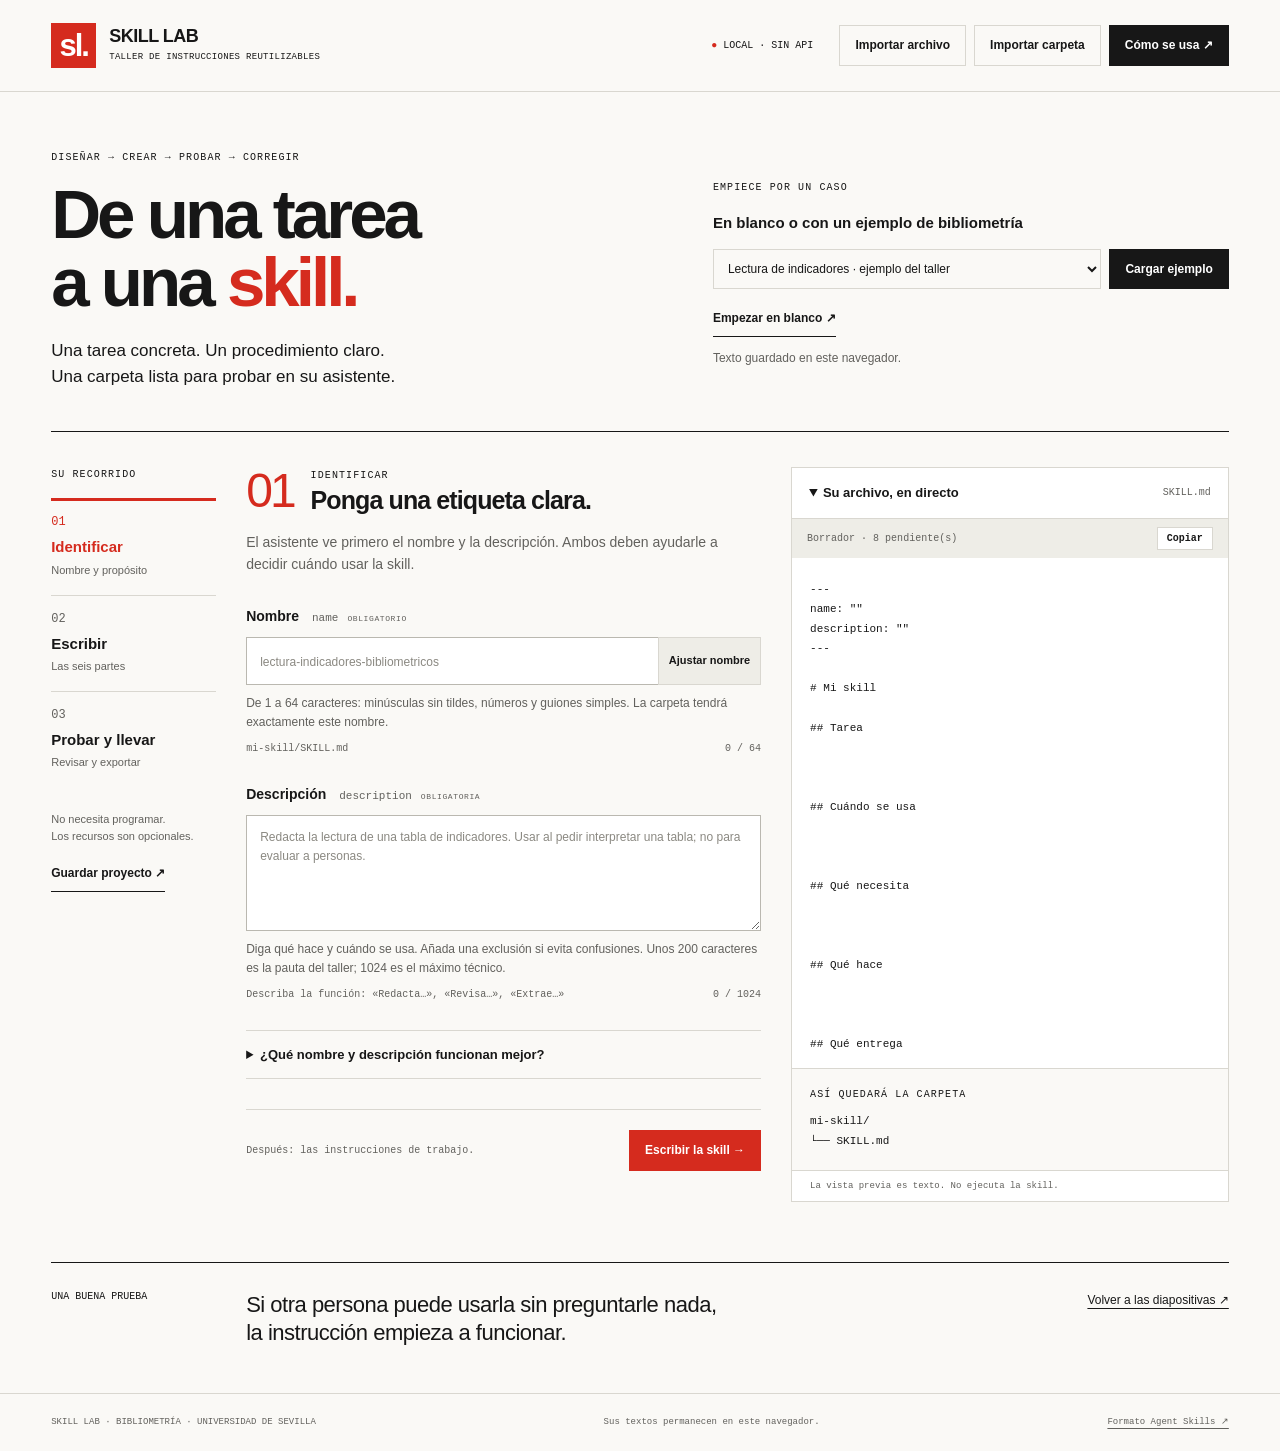
==== index.html @ 166f115b "Crear Skill Lab: editor guiado y colección bibliométrica revisada" ====
<!doctype html>
<html lang="es">
<head>
  <meta charset="utf-8">
  <meta name="viewport" content="width=device-width,initial-scale=1">
  <meta name="description" content="Editor guiado de skills: redacte, compruebe y descargue una carpeta SKILL.md. Local, sin cuenta y sin API.">
  <meta http-equiv="Content-Security-Policy" content="default-src 'none'; script-src 'self'; style-src 'self'; img-src 'self' data:; connect-src 'none'; object-src 'none'; base-uri 'none'; form-action 'none'">
  <title>Skill Lab · De una tarea a una skill</title>
  <link rel="stylesheet" href="skill-lab.css">
  <script defer src="vendor/js-yaml.min.js"></script>
  <script defer src="skill-core.js"></script>
  <script defer src="skill-examples.js"></script>
  <script defer src="skill-lab.js"></script>
</head>
<body>
  <a class="skip" href="#editor">Ir al editor</a>
  <header class="masthead">
    <a class="brand" href="index.html" aria-label="Skill Lab, inicio"><span class="brand-mark">sl.</span><span>SKILL LAB<span class="brand-sub">TALLER DE INSTRUCCIONES REUTILIZABLES</span></span></a>
    <div class="header-actions"><span class="local-label"><span aria-hidden="true">●</span> LOCAL · SIN API</span><button id="import-btn">Importar archivo</button><button id="import-folder-btn">Importar carpeta</button><button id="help-btn" class="dark">Cómo se usa ↗</button></div>
    <input id="import-file" type="file" accept=".md,.json" hidden>
    <input id="import-folder" type="file" webkitdirectory multiple hidden>
  </header>
  <main>
    <section class="intro" aria-labelledby="page-title">
      <div><p class="eyebrow">DISEÑAR → CREAR → PROBAR → CORREGIR</p><h1 id="page-title">De una tarea<br>a una <span>skill.</span></h1><p class="lead">Una tarea concreta. Un procedimiento claro.<br>Una carpeta lista para probar en su asistente.</p></div>
      <div class="start-panel"><p class="eyebrow">EMPIECE POR UN CASO</p><label for="example-select">En blanco o con un ejemplo de bibliometría</label><div class="example-line"><select id="example-select"><option value="indicators">Lectura de indicadores · ejemplo del taller</option><option value="bibliometric-analysis-basic">Análisis bibliométrico básico</option><option value="bibliometric-analysis-advanced">Análisis bibliométrico avanzado</option><option value="bibliometria-paper">Redacción con una entrega de bibliolab</option><option value="bibliometria-review">Revisión de un borrador de bibliolab</option></select><button id="example-btn" class="dark">Cargar ejemplo</button></div><button id="new-btn" class="text-button">Empezar en blanco ↗</button><p id="draft-status" class="small" role="status">El borrador de texto se guarda en este navegador.</p></div>
    </section>
    <div class="workspace" id="editor">
      <nav class="steps" aria-label="Pasos del editor"><p class="eyebrow">SU RECORRIDO</p><button class="step active" data-step="1" aria-current="step"><span>01</span><strong>Identificar</strong><small>Nombre y propósito</small></button><button class="step" data-step="2"><span>02</span><strong>Escribir</strong><small>Las seis partes</small></button><button class="step" data-step="3"><span>03</span><strong>Probar y llevar</strong><small>Revisar y exportar</small></button><p class="nav-note">No necesita programar.<br>Los recursos son opcionales.</p><button id="save-project" class="text-button">Guardar proyecto ↗</button></nav>
      <div class="form-column">
        <section id="step-1" class="panel" aria-labelledby="heading-1">
          <div class="section-head"><span class="section-num">01</span><div><p class="eyebrow">IDENTIFICAR</p><h2 id="heading-1" tabindex="-1">Ponga una etiqueta clara.</h2></div></div>
          <p class="section-intro">El asistente ve primero el nombre y la descripción. Ambos deben ayudarle a decidir cuándo usar la skill.</p>
          <div class="field"><label for="name">Nombre <code>name</code><span class="required">OBLIGATORIO</span></label><div class="input-action"><input id="name" maxlength="150" placeholder="lectura-indicadores-bibliometricos" autocomplete="off" spellcheck="false" aria-describedby="name-help"><button id="normalize-btn">Ajustar nombre</button></div><p id="name-help" class="hint">De 1 a 64 caracteres: minúsculas sin tildes, números y guiones simples. La carpeta tendrá exactamente este nombre.</p><div class="field-meta"><code id="folder-hint">mi-skill/SKILL.md</code><span id="name-count">0 / 64</span></div></div>
          <div class="field"><label for="description">Descripción <code>description</code><span class="required">OBLIGATORIA</span></label><textarea id="description" rows="4" placeholder="Redacta la lectura de una tabla de indicadores. Usar al pedir interpretar una tabla; no para evaluar a personas." aria-describedby="description-help"></textarea><p id="description-help" class="hint">Diga qué hace y cuándo se usa. Añada una exclusión si evita confusiones. Unos 200 caracteres es la pauta del taller; 1024 es el máximo técnico.</p><div class="field-meta"><span>Describa la función: «Redacta…», «Revisa…», «Extrae…»</span><span id="description-count">0 / 1024</span></div></div>
          <details class="help-inline"><summary>¿Qué nombre y descripción funcionan mejor?</summary><p><strong>Concreto:</strong> <code>lectura-indicadores</code>. <strong>Demasiado amplio:</strong> <code>ayuda</code>. El nombre identifica la tarea; la descripción explica cuándo corresponde. Los disparadores se escriben en la descripción: no son otro campo YAML.</p><p>Evite «claude» y «anthropic» si va a usar esa plataforma. No use nombres reservados del sistema, como <code>con</code> o <code>nul</code>.</p></details>
          <div class="step-actions"><span>Después: las instrucciones de trabajo.</span><button class="red" data-goto="2">Escribir la skill →</button></div>
        </section>
        <section id="step-2" class="panel" hidden aria-labelledby="heading-2">
          <div class="section-head"><span class="section-num">02</span><div><p class="eyebrow">ESCRIBIR</p><h2 id="heading-2" tabindex="-1">Seis preguntas. Una tarea.</h2></div></div>
          <p class="section-intro">Siga la estructura de las diapositivas. Escriba solo lo que cambia cómo se hace el trabajo; no hace falta llenar páginas.</p>
          <div class="mode-line"><span id="mode-label">Recorrido guiado</span><button id="mode-btn">Usar edición libre</button></div>
          <div id="guided-fields">
            <div class="field"><label for="title">Título legible <span class="optional">OPCIONAL</span></label><input id="title" placeholder="Lectura de una tabla de indicadores"><p class="hint">Puede llevar espacios y tildes. No cambia el nombre de la carpeta.</p></div>
            <div class="field"><label for="task"><span class="part-index">1</span> Tarea</label><textarea id="task" rows="3" placeholder="Redactar la lectura de una tabla de indicadores bibliométricos."></textarea><p class="hint">Un resultado concreto: qué resuelve esta skill.</p></div>
            <div class="field"><label for="when"><span class="part-index">2</span> Cuándo se usa</label><textarea id="when" rows="3" placeholder="Cuando se aporta una tabla y se pide interpretarla. No para explicar causas ni evaluar a personas."></textarea><p class="hint">Situaciones que encajan y, si hace falta, las que quedan fuera.</p></div>
            <div class="field"><label for="needs"><span class="part-index">3</span> Qué necesita</label><textarea id="needs" rows="4" placeholder="La tabla, base de datos, periodo y fecha de descarga. Si falta algo imprescindible, pedirlo antes de interpretar."></textarea><p class="hint">Entradas mínimas. Si falta lo que sostiene el resultado, pregunte; si falta un detalle, señálelo como pendiente.</p></div>
            <div class="field"><label for="workflow"><span class="part-index">4</span> Qué hace</label><textarea id="workflow" rows="7" placeholder="1. Comprobar qué mide cada columna.&#10;2. Elegir hasta tres cifras clave.&#10;3. Describir lo observado.&#10;4. Señalar límites y comprobar cada cifra."></textarea><p class="hint">Acciones observables, en el orden útil. Entre tres y siete pasos es una orientación docente, no un requisito del formato.</p></div>
            <div class="field"><label for="output"><span class="part-index">5</span> Qué entrega</label><textarea id="output" rows="4" placeholder="Tres apartados: qué muestra, cifras clave y límites. Cada cifra remite a su fila y columna."></textarea><p class="hint">Formato, contenido y criterio para reconocer un resultado correcto.</p></div>
            <div class="field"><label for="limits"><span class="part-index">6</span> Qué no debe hacer</label><textarea id="limits" rows="4" placeholder="No inventar cifras ni afirmar causas. No convertir citas en juicios de calidad o mérito."></textarea><p class="hint">Solo límites que eviten un error concreto. No añada prohibiciones arbitrarias.</p></div>
          </div>
          <div id="free-fields" hidden><label for="free-body">Instrucciones en Markdown</label><p class="hint">Edición libre para skills existentes. Se conservan el cuerpo completo y los campos adicionales de la cabecera al importar.</p><textarea id="free-body" rows="24" spellcheck="false"></textarea></div>
          <div class="step-actions"><button data-goto="1">← Identificar</button><button class="red" data-goto="3">Revisar y exportar →</button></div>
        </section>
        <section id="step-3" class="panel" hidden aria-labelledby="heading-3">
          <div class="section-head"><span class="section-num">03</span><div><p class="eyebrow">PROBAR Y LLEVAR</p><h2 id="heading-3" tabindex="-1">Compruebe lo que espera.</h2></div></div>
          <p class="section-intro">El editor comprueba el archivo y su carpeta. Para comprobar el comportamiento, use la skill en su asistente y registre lo observado.</p>
          <details class="resource-panel"><summary>Recursos de apoyo <span class="optional">OPCIONALES</span></summary><p class="hint"><code>references/</code>: textos que se consultan. <code>scripts/</code>: código que se ejecuta. <code>assets/</code>: plantillas y materiales de salida. Añada solo lo necesario; el editor no ejecuta estos archivos.</p><div class="resource-add"><label for="resource-kind" class="sr-only">Carpeta del recurso</label><select id="resource-kind"><option value="references">references · documentación</option><option value="assets">assets · plantillas</option><option value="scripts">scripts · código</option></select><button id="resource-add-btn">Añadir archivos</button></div><input id="resource-files" type="file" multiple hidden><ul id="resource-list" class="resource-list"></ul><p class="hint">Hasta 100 archivos y 20 MB en este editor. Enlace los recursos desde las instrucciones e indique cuándo consultarlos. Al reabrir el navegador deberá volver a adjuntarlos; «Guardar proyecto» sí los conserva.</p></details>
          <details class="test-panel"><summary>Tres pruebas de uso <span class="optional">RECOMENDADAS</span></summary><p class="hint">Una petición normal, otra incompleta y otra fuera de propósito. Anote lo que realmente ocurre. Si pega las instrucciones en un chat, comprueba su utilidad; la activación automática solo puede probarse con la skill instalada.</p><div id="test-fields"></div></details>
          <section class="review-panel" aria-labelledby="review-title"><h3 id="review-title">Antes de exportar</h3><p id="validation-summary" role="status"></p><ul id="validation-list"></ul><p class="hint">Estas comprobaciones no certifican la calidad del contenido ni la compatibilidad con todos los productos. Revise sus datos y pruebe la skill en el entorno de destino.</p></section>
          <div class="export-panel"><h3>Lleve su skill</h3><p>El ZIP contiene una carpeta con el mismo nombre que <code>name</code> y, dentro, <code>SKILL.md</code> y los recursos añadidos. No se instala automáticamente.</p><div class="export-actions"><button id="zip-btn" class="red" disabled>Descargar carpeta ZIP ↓</button><button id="folder-btn" disabled>Crear carpeta en mi equipo</button></div><p id="folder-support" class="hint"></p><button id="md-btn" class="text-button" disabled>Descargar solo SKILL.md ↗</button><p class="hint">Si descarga solo el Markdown, los recursos adjuntos no viajan con él. Use el ZIP para compartir una skill completa.</p></div>
          <div class="step-actions"><button data-goto="2">← Volver a escribir</button><span>Pruebe → observe → cambie lo mínimo.</span></div>
        </section>
      </div>
      <aside class="preview-column" aria-label="Vista previa"><details class="preview-details" open><summary>Su archivo, en directo <span>SKILL.md</span></summary><div class="preview-toolbar"><span id="structure-status">Borrador por completar</span><button id="copy-btn">Copiar</button></div><pre id="preview" tabindex="0" aria-label="Contenido generado de SKILL.md"></pre><div class="tree-panel"><p class="eyebrow">ASÍ QUEDARÁ LA CARPETA</p><pre id="tree"></pre></div><p class="preview-foot">La vista previa es texto. No ejecuta la skill.</p></details></aside>
    </div>
    <section class="closing-note"><span class="small-label">UNA BUENA PRUEBA</span><p>Si otra persona puede usarla sin preguntarle nada,<br>la instrucción empieza a funcionar.</p><a href="SKILLS_bibliometria_v2.html" id="slides-link">Volver a las diapositivas ↗</a></section>
  </main>
  <footer><span>SKILL LAB · BIBLIOMETRÍA · UNIVERSIDAD DE SEVILLA</span><span>Sus textos permanecen en este navegador.</span><a href="https://agentskills.io/specification" target="_blank" rel="noopener noreferrer">Formato Agent Skills ↗</a></footer>
  <dialog id="help-dialog" aria-labelledby="help-title"><div class="dialog-head"><p class="eyebrow">GUÍA RÁPIDA</p><button id="close-help" aria-label="Cerrar ayuda">Cerrar ×</button></div><h2 id="help-title">Un archivo. Una carpeta.<br>Una prueba real.</h2><ol class="help-steps"><li><strong>Identifique.</strong> Dé un nombre válido y una descripción concreta.</li><li><strong>Escriba.</strong> Responda a las seis preguntas del taller; puede cargar un ejemplo y adaptarlo.</li><li><strong>Revise.</strong> Resuelva los pendientes del archivo y añada recursos solo si hacen falta.</li><li><strong>Exporte.</strong> Descargue el ZIP y extráigalo, o cree una carpeta desde un navegador compatible.</li><li><strong>Pruebe.</strong> Instale la carpeta según las instrucciones del asistente de destino. Compruebe un caso normal, uno incompleto y otro ajeno a la tarea.</li></ol><p>El editor no usa IA, no requiere claves y funciona sin conexión. No ejecuta los scripts adjuntos. «Guardar proyecto» conserva campos, recursos y pruebas en un JSON que puede importar después.</p><p>El guardado automático conserva solo texto y observaciones en este navegador; no los recursos. Puede bloquearse en modo privado o por ajustes del navegador. Evite datos confidenciales en ejemplos.</p><p>El máximo del nombre es 64 caracteres y el de la descripción 1024. Unos 200 caracteres y menos de 500 líneas son pautas de concisión, no condiciones universales. Las seis partes y los tres casos proceden del taller.</p><div class="sources"><a href="https://agentskills.io/specification" target="_blank" rel="noopener noreferrer">Especificación abierta ↗</a><a href="https://platform.claude.com/docs/en/agents-and-tools/agent-skills/best-practices" target="_blank" rel="noopener noreferrer">Buenas prácticas de Claude ↗</a><a href="https://developers.openai.com/plugins/build/skills" target="_blank" rel="noopener noreferrer">Skills en OpenAI ↗</a></div></dialog>
  <div id="toast" role="status" aria-live="polite" hidden></div>
</body>
</html>
---- skill-lab.css ----
:root{--paper:#faf9f6;--ink:#171717;--muted:#62615d;--line:#d9d7d0;--red:#d52b1e;--soft:#eeede7;--mono:Consolas,'Courier New',monospace;--sans:Helvetica,Arial,sans-serif}*{box-sizing:border-box}body{margin:0;color:var(--ink);background:var(--paper);font:15px/1.55 var(--sans)}button,input,textarea,select{font:inherit}button,a,input,textarea,select,summary{-webkit-tap-highlight-color:transparent}button{cursor:pointer;background:transparent;border:1px solid var(--line);border-radius:0;color:var(--ink);padding:10px 15px;font-size:12px;font-weight:700}button:hover{background:var(--soft);border-color:var(--ink)}button:disabled{opacity:.4;cursor:not-allowed}button:focus-visible,a:focus-visible,summary:focus-visible{outline:3px solid var(--red);outline-offset:4px}a{color:inherit;text-underline-offset:4px}.red{background:var(--red);border-color:var(--red);color:white}.red:hover{background:#b82318;border-color:#b82318}.dark{background:var(--ink);border-color:var(--ink);color:white}.dark:hover{background:#393939;color:white}.text-button{border:0;padding:8px 0;border-bottom:1px solid currentColor;font-size:12px}.text-button:hover{background:transparent;color:var(--red)}[hidden]{display:none!important}.skip{position:absolute;top:-80px;z-index:4;background:var(--ink);color:white;padding:12px}.skip:focus{top:5px}.masthead{display:flex;align-items:center;justify-content:space-between;gap:24px;padding:23px 4vw;border-bottom:1px solid var(--line)}.brand{display:flex;align-items:center;gap:13px;text-decoration:none;font-size:18px;font-weight:800;line-height:1.15;letter-spacing:-.5px}.brand-mark{display:grid;place-content:center;background:var(--red);width:45px;height:45px;color:white;font-size:31px;letter-spacing:-2px}.brand-sub{display:block;font:9px/1.5 var(--mono);letter-spacing:.3px;margin-top:4px}.header-actions{display:flex;align-items:center;gap:8px}.local-label{font:10px var(--mono);margin-right:18px;white-space:nowrap}.local-label span{color:var(--red)}main{max-width:1600px;margin:auto;padding:0 4vw}.intro{display:grid;grid-template-columns:1.1fr 1fr;gap:8%;padding:58px 0 42px;border-bottom:1px solid var(--ink)}.eyebrow{font:10px/1.5 var(--mono);letter-spacing:1.1px;margin:0 0 16px}.intro h1{font-size:clamp(46px,5.4vw,78px);font-weight:700;line-height:.98;letter-spacing:-4px;margin:0 0 22px}.intro h1 span{color:var(--red)}.lead{font-size:17px;line-height:1.5;margin:0}.start-panel{padding-top:9px;align-self:center}.start-panel>label{display:block;font-size:15px;font-weight:700;margin-bottom:14px}.example-line{display:flex;gap:8px}.example-line select{flex:1;min-width:0;background:transparent}.start-panel .text-button{margin-top:12px}.small,.hint{color:var(--muted);font-size:12px;line-height:1.6}.small{margin-bottom:0}.workspace{display:grid;grid-template-columns:165px minmax(340px,1fr) minmax(310px,.85fr);gap:30px;padding:35px 0 60px;align-items:start}.steps{position:sticky;top:22px}.step{display:block;width:100%;border:0;border-top:1px solid var(--line);text-align:left;padding:16px 10px 16px 0}.step span{font:12px var(--mono);color:var(--muted);display:block;margin-bottom:6px}.step strong{font-size:15px;display:block}.step small{font-size:11px;font-weight:400;color:var(--muted);display:block;margin-top:3px}.step.active{border-top:3px solid var(--red);padding-top:14px}.step.active span,.step.active strong{color:var(--red)}.nav-note{font-size:11px;color:var(--muted);margin-top:24px}.panel{min-width:0}.section-head{display:flex;gap:17px;align-items:center;margin-bottom:17px}.section-num{font-size:48px;line-height:1;letter-spacing:-3px;color:var(--red)}.section-head .eyebrow{margin:0 0 3px}.section-head h2{font-size:25px;line-height:1.12;letter-spacing:-.9px;margin:0}.section-head h2:focus{outline:0}.section-intro{font-size:14px;color:var(--muted);margin:0 0 30px}.field{margin-bottom:28px}label{font-size:14px;font-weight:700;display:block;margin-bottom:9px}label code{font:11px var(--mono);font-weight:400;margin-left:9px;color:var(--muted)}.required,.optional{font:8px var(--mono);letter-spacing:.6px;color:var(--muted);margin-left:9px}.field input,.field textarea,#free-body{display:block;width:100%;border:1px solid #bab8b0;background:#fff;border-radius:0;padding:12px 13px;color:var(--ink);font-size:14px;line-height:1.6;min-width:0}input:focus,textarea:focus,select:focus{outline:2px solid var(--ink);outline-offset:1px}textarea{resize:vertical}textarea::placeholder,input::placeholder{color:#8b8982;font-size:12px}.input-action{display:flex}.input-action input{border-right:0}.input-action button{white-space:nowrap;font-size:11px;background:var(--soft);padding:0 10px}.hint{margin:9px 0}.field-meta{display:flex;justify-content:space-between;gap:12px;font:10px/1.5 var(--mono);color:var(--muted)}.field-meta code{overflow-wrap:anywhere}.field-meta span:last-child{white-space:nowrap}.help-inline,.resource-panel,.test-panel{border-top:1px solid var(--line);border-bottom:1px solid var(--line);padding:14px 0;margin:20px 0}summary{cursor:pointer;font-size:13px;font-weight:700;line-height:1.5}summary:hover{color:var(--red)}.help-inline p{font-size:12px}.step-actions{border-top:1px solid var(--line);margin-top:30px;padding-top:20px;display:flex;align-items:center;justify-content:space-between;gap:12px}.step-actions>span{font:10px/1.6 var(--mono);color:var(--muted)}.preview-column{position:sticky;top:22px;min-width:0}.preview-details{border:1px solid var(--line);background:white}.preview-details>summary{padding:15px 17px;border-bottom:1px solid var(--line)}.preview-details>summary span{float:right;font:10px var(--mono);color:var(--muted);padding-top:4px}.preview-toolbar{display:flex;justify-content:space-between;gap:10px;align-items:center;padding:8px 15px;background:var(--soft);font:10px var(--mono);color:var(--muted)}.preview-toolbar button{padding:5px 9px;font-size:10px;background:white}.preview-details>pre{margin:0;padding:22px 18px;font:11px/1.8 var(--mono);white-space:pre-wrap;overflow-wrap:anywhere;max-height:510px;overflow:auto;tab-size:2}.tree-panel{padding:18px;border-top:1px solid var(--line);background:var(--paper)}.tree-panel .eyebrow{margin-bottom:10px}.tree-panel pre{margin:0;font:11px/1.8 var(--mono);white-space:pre-wrap;overflow-wrap:anywhere;max-height:180px;overflow:auto}.preview-foot{padding:10px 18px;margin:0;font:9px var(--mono);color:var(--muted);border-top:1px solid var(--line)}.mode-line{display:flex;justify-content:space-between;align-items:center;border-top:1px solid var(--line);border-bottom:1px solid var(--line);padding:10px 0;margin-bottom:25px;font:11px var(--mono)}.mode-line button{padding:6px 9px;font-size:10px}.part-index{display:inline-grid;place-content:center;width:20px;height:20px;background:var(--ink);color:white;font:10px var(--mono);margin-right:5px}#free-body{font:12px/1.8 var(--mono);min-height:500px}.resource-add{display:flex;gap:8px;margin:15px 0}select{border:1px solid var(--line);border-radius:0;padding:10px;max-width:100%;font-size:12px;color:var(--ink);background:white}.resource-list{list-style:none;margin:0;padding:0}.resource-list li{display:flex;align-items:center;justify-content:space-between;gap:8px;border-top:1px solid var(--line);padding:8px 0;font:11px var(--mono);overflow-wrap:anywhere}.resource-list button{border:0;padding:4px 7px;font-size:10px}.test-case{border-top:1px solid var(--line);padding-top:15px;margin-top:20px}.test-case h4{font-size:15px;margin:0 0 15px}.test-case .field{margin-bottom:15px}.test-case label{font-size:12px}.test-case select{margin-bottom:12px}.test-case textarea{font-size:12px}.review-panel{margin:25px 0}.review-panel h3,.export-panel h3{font-size:19px;letter-spacing:-.5px;margin:0 0 12px}.review-panel ul{padding-left:18px;font-size:12px}.review-panel li{margin-bottom:9px}.validation-error{color:#a8271e}.validation-warning{color:#775700}#validation-summary{font-size:13px;font-weight:700}.export-panel{border-top:3px solid var(--ink);padding-top:20px}.export-panel>p{font-size:13px}.export-actions{display:flex;flex-wrap:wrap;gap:8px;margin:18px 0 10px}.export-actions button{flex:1}.export-panel code{font-size:11px}.closing-note{border-top:1px solid var(--ink);display:grid;grid-template-columns:165px 1fr auto;gap:30px;padding:28px 0 45px;align-items:start}.closing-note p{font-size:22px;line-height:1.3;letter-spacing:-.5px;margin:0}.small-label{font:10px var(--mono)}.closing-note a{font-size:12px}footer{border-top:1px solid var(--line);padding:22px 4vw;display:flex;justify-content:space-between;gap:20px;font:9px/1.5 var(--mono);color:var(--muted)}dialog{max-width:680px;width:calc(100% - 32px);max-height:85vh;overflow:auto;border:1px solid var(--ink);padding:30px;background:var(--paper);color:var(--ink)}dialog::backdrop{background:#0007}.dialog-head{display:flex;justify-content:space-between;align-items:center}.dialog-head .eyebrow{margin:0}dialog h2{font-size:33px;line-height:1.1;letter-spacing:-1px}dialog p,.help-steps{font-size:13px}.help-steps{padding-left:20px}.help-steps li{padding-bottom:13px}.sources{display:flex;flex-wrap:wrap;gap:15px;padding-top:15px;border-top:1px solid var(--line);font-size:11px}#toast{position:fixed;bottom:22px;left:50%;transform:translateX(-50%);padding:16px 22px;border-left:4px solid var(--red);background:var(--ink);color:white;max-width:calc(100% - 30px);width:max-content;font-size:12px;z-index:5;box-shadow:0 5px 20px #0002}.sr-only{position:absolute;width:1px;height:1px;padding:0;margin:-1px;overflow:hidden;clip:rect(0,0,0,0);white-space:nowrap;border:0}@media(min-width:1600px){.workspace{grid-template-columns:175px minmax(400px,1fr) 420px}}@media(max-width:1150px){.workspace{grid-template-columns:135px minmax(280px,1fr) minmax(250px,.8fr);gap:20px}.header-actions{gap:5px}.local-label{display:none}.header-actions button{padding:8px 10px}.example-line{flex-wrap:wrap}.example-line select{width:100%}.section-head h2{font-size:22px}.section-num{font-size:40px}.closing-note{grid-template-columns:135px 1fr}.closing-note a{grid-column:2}}@media(max-width:850px){.workspace{grid-template-columns:135px 1fr}.preview-column{position:static;grid-column:2}.steps{grid-row:1/3}.preview-details>pre{max-height:300px}.intro{gap:25px}.intro h1{letter-spacing:-2.5px}.brand-sub{display:none}.masthead{gap:15px}.header-actions button{font-size:10px}.closing-note p{font-size:20px}}@media(max-width:580px){.masthead{padding:16px 5vw;flex-wrap:wrap}.brand{font-size:16px}.brand-mark{width:37px;height:37px;font-size:27px}.header-actions{width:100%;justify-content:space-between}.header-actions button{flex:1;padding:8px 5px}.intro{grid-template-columns:1fr;padding:30px 0;gap:25px}.intro h1{font-size:56px}.lead{font-size:15px}.start-panel{padding-top:0}.start-panel .eyebrow{margin-bottom:8px}.workspace{display:block;padding-top:20px}.steps{position:static;display:flex;flex-wrap:wrap;margin-bottom:25px;gap:10px}.steps>.eyebrow,.nav-note{display:none}.step{width:calc((100% - 20px)/3);padding:10px 0}.step.active{padding-top:8px}.step span{font-size:10px;margin-bottom:2px}.step strong{font-size:12px}.step small{font-size:9px}.steps>.text-button{font-size:10px;padding:2px 0;margin-top:4px}.preview-column{margin-top:30px}.field-meta{font-size:9px}.required,.optional{font-size:7px}.section-head h2{font-size:23px}.step-actions{align-items:flex-start}.step-actions>span{max-width:140px}.resource-add{flex-wrap:wrap}.closing-note{grid-template-columns:1fr;gap:15px}.closing-note a{grid-column:1}.closing-note p{font-size:22px}footer{flex-direction:column;gap:10px;padding:20px 5vw}main{padding:0 5vw}dialog{padding:22px}}
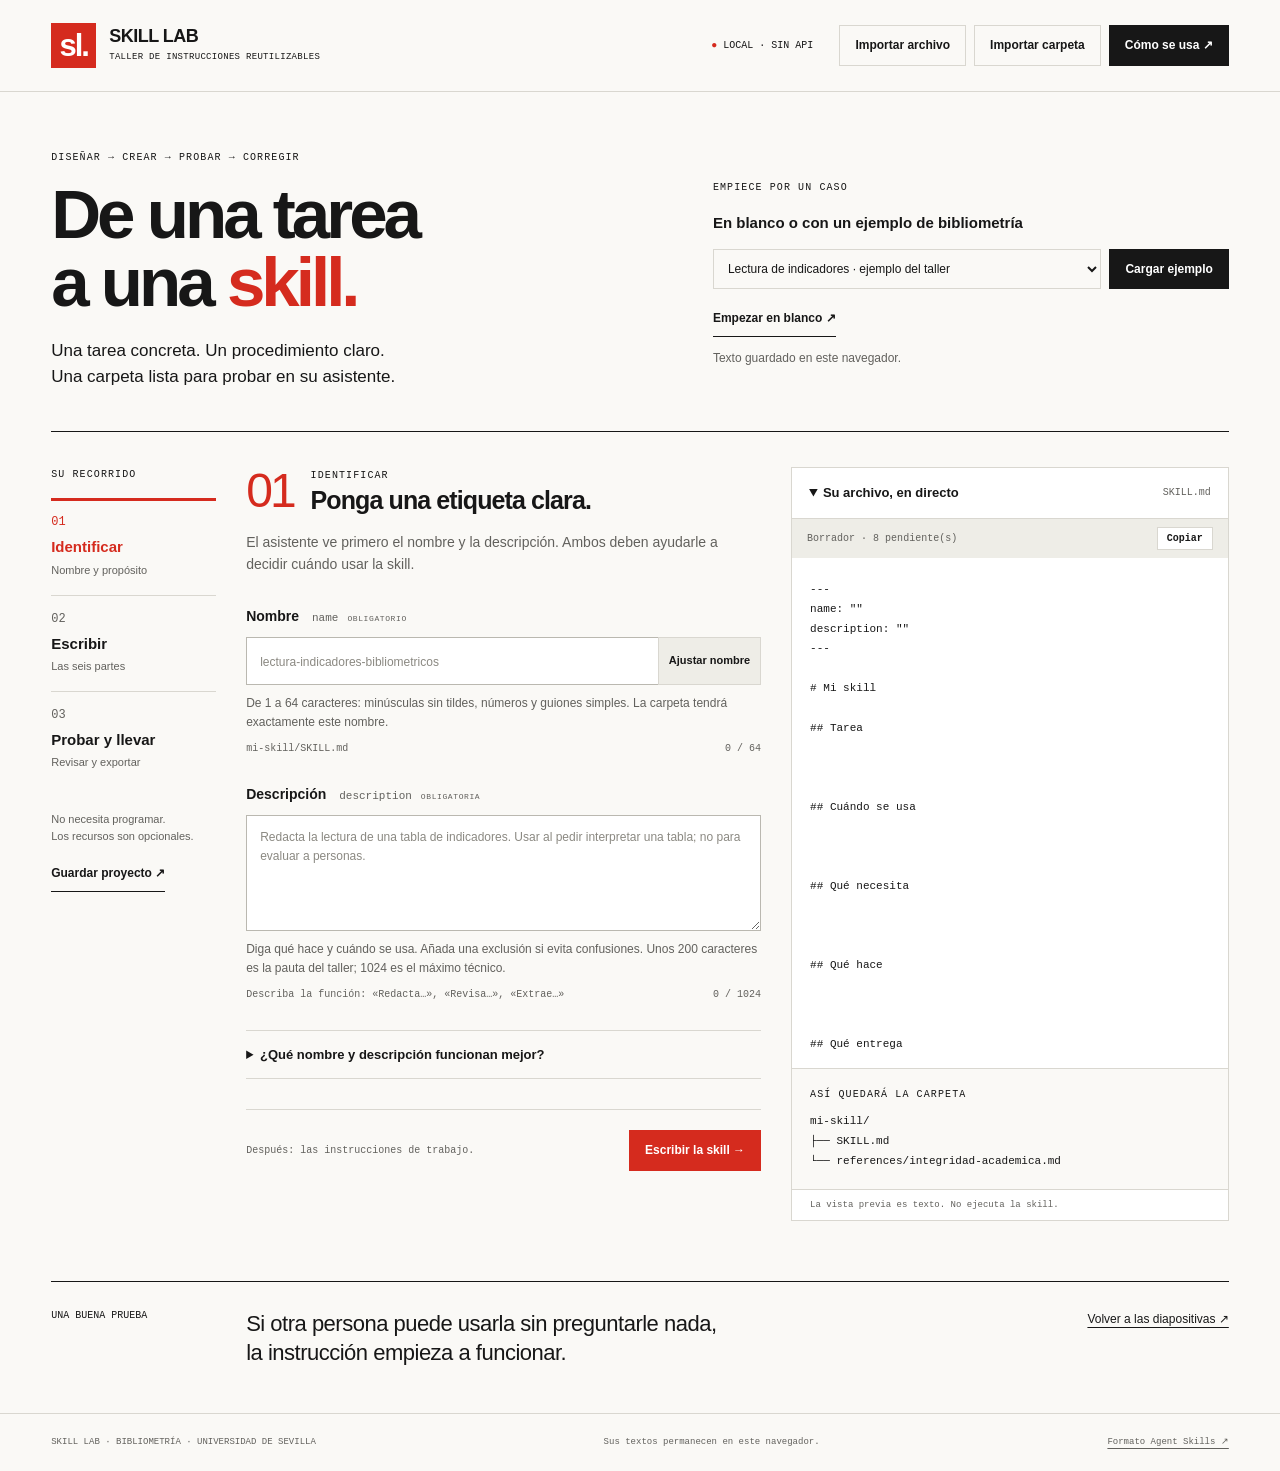
==== commit 574a502e: "Incluir aviso de integridad y separar análisis de redacción y revisión" ====
--- a/index.html
+++ b/index.html
@@ -8,6 +8,7 @@
   <title>Skill Lab · De una tarea a una skill</title>
   <link rel="stylesheet" href="skill-lab.css">
   <script defer src="vendor/js-yaml.min.js"></script>
+  <script defer src="skill-integrity.js"></script>
   <script defer src="skill-core.js"></script>
   <script defer src="skill-examples.js"></script>
   <script defer src="skill-lab.js"></script>
@@ -57,7 +58,7 @@
           <p class="section-intro">El editor comprueba el archivo y su carpeta. Para comprobar el comportamiento, use la skill en su asistente y registre lo observado.</p>
           <details class="resource-panel"><summary>Recursos de apoyo <span class="optional">OPCIONALES</span></summary><p class="hint"><code>references/</code>: textos que se consultan. <code>scripts/</code>: código que se ejecuta. <code>assets/</code>: plantillas y materiales de salida. Añada solo lo necesario; el editor no ejecuta estos archivos.</p><div class="resource-add"><label for="resource-kind" class="sr-only">Carpeta del recurso</label><select id="resource-kind"><option value="references">references · documentación</option><option value="assets">assets · plantillas</option><option value="scripts">scripts · código</option></select><button id="resource-add-btn">Añadir archivos</button></div><input id="resource-files" type="file" multiple hidden><ul id="resource-list" class="resource-list"></ul><p class="hint">Hasta 100 archivos y 20 MB en este editor. Enlace los recursos desde las instrucciones e indique cuándo consultarlos. Al reabrir el navegador deberá volver a adjuntarlos; «Guardar proyecto» sí los conserva.</p></details>
           <details class="test-panel"><summary>Tres pruebas de uso <span class="optional">RECOMENDADAS</span></summary><p class="hint">Una petición normal, otra incompleta y otra fuera de propósito. Anote lo que realmente ocurre. Si pega las instrucciones en un chat, comprueba su utilidad; la activación automática solo puede probarse con la skill instalada.</p><div id="test-fields"></div></details>
-          <section class="review-panel" aria-labelledby="review-title"><h3 id="review-title">Antes de exportar</h3><p id="validation-summary" role="status"></p><ul id="validation-list"></ul><p class="hint">Estas comprobaciones no certifican la calidad del contenido ni la compatibilidad con todos los productos. Revise sus datos y pruebe la skill en el entorno de destino.</p></section>
+          <section class="review-panel" aria-labelledby="review-title"><h3 id="review-title">Antes de exportar</h3><p id="validation-summary" role="status"></p><ul id="validation-list"></ul><p class="hint">Cada skill exportada incluye un aviso de integridad en SKILL.md y un documento de apoyo en references/integridad-academica.md. Contempla la Ley de IA de la UE según el uso; no es un certificado de cumplimiento. Estas comprobaciones no certifican la calidad del contenido ni la compatibilidad con todos los productos. Revise sus datos y pruebe la skill en el entorno de destino.</p></section>
           <div class="export-panel"><h3>Lleve su skill</h3><p>El ZIP contiene una carpeta con el mismo nombre que <code>name</code> y, dentro, <code>SKILL.md</code> y los recursos añadidos. No se instala automáticamente.</p><div class="export-actions"><button id="zip-btn" class="red" disabled>Descargar carpeta ZIP ↓</button><button id="folder-btn" disabled>Crear carpeta en mi equipo</button></div><p id="folder-support" class="hint"></p><button id="md-btn" class="text-button" disabled>Descargar solo SKILL.md ↗</button><p class="hint">Si descarga solo el Markdown, los recursos adjuntos no viajan con él. Use el ZIP para compartir una skill completa.</p></div>
           <div class="step-actions"><button data-goto="2">← Volver a escribir</button><span>Pruebe → observe → cambie lo mínimo.</span></div>
         </section>
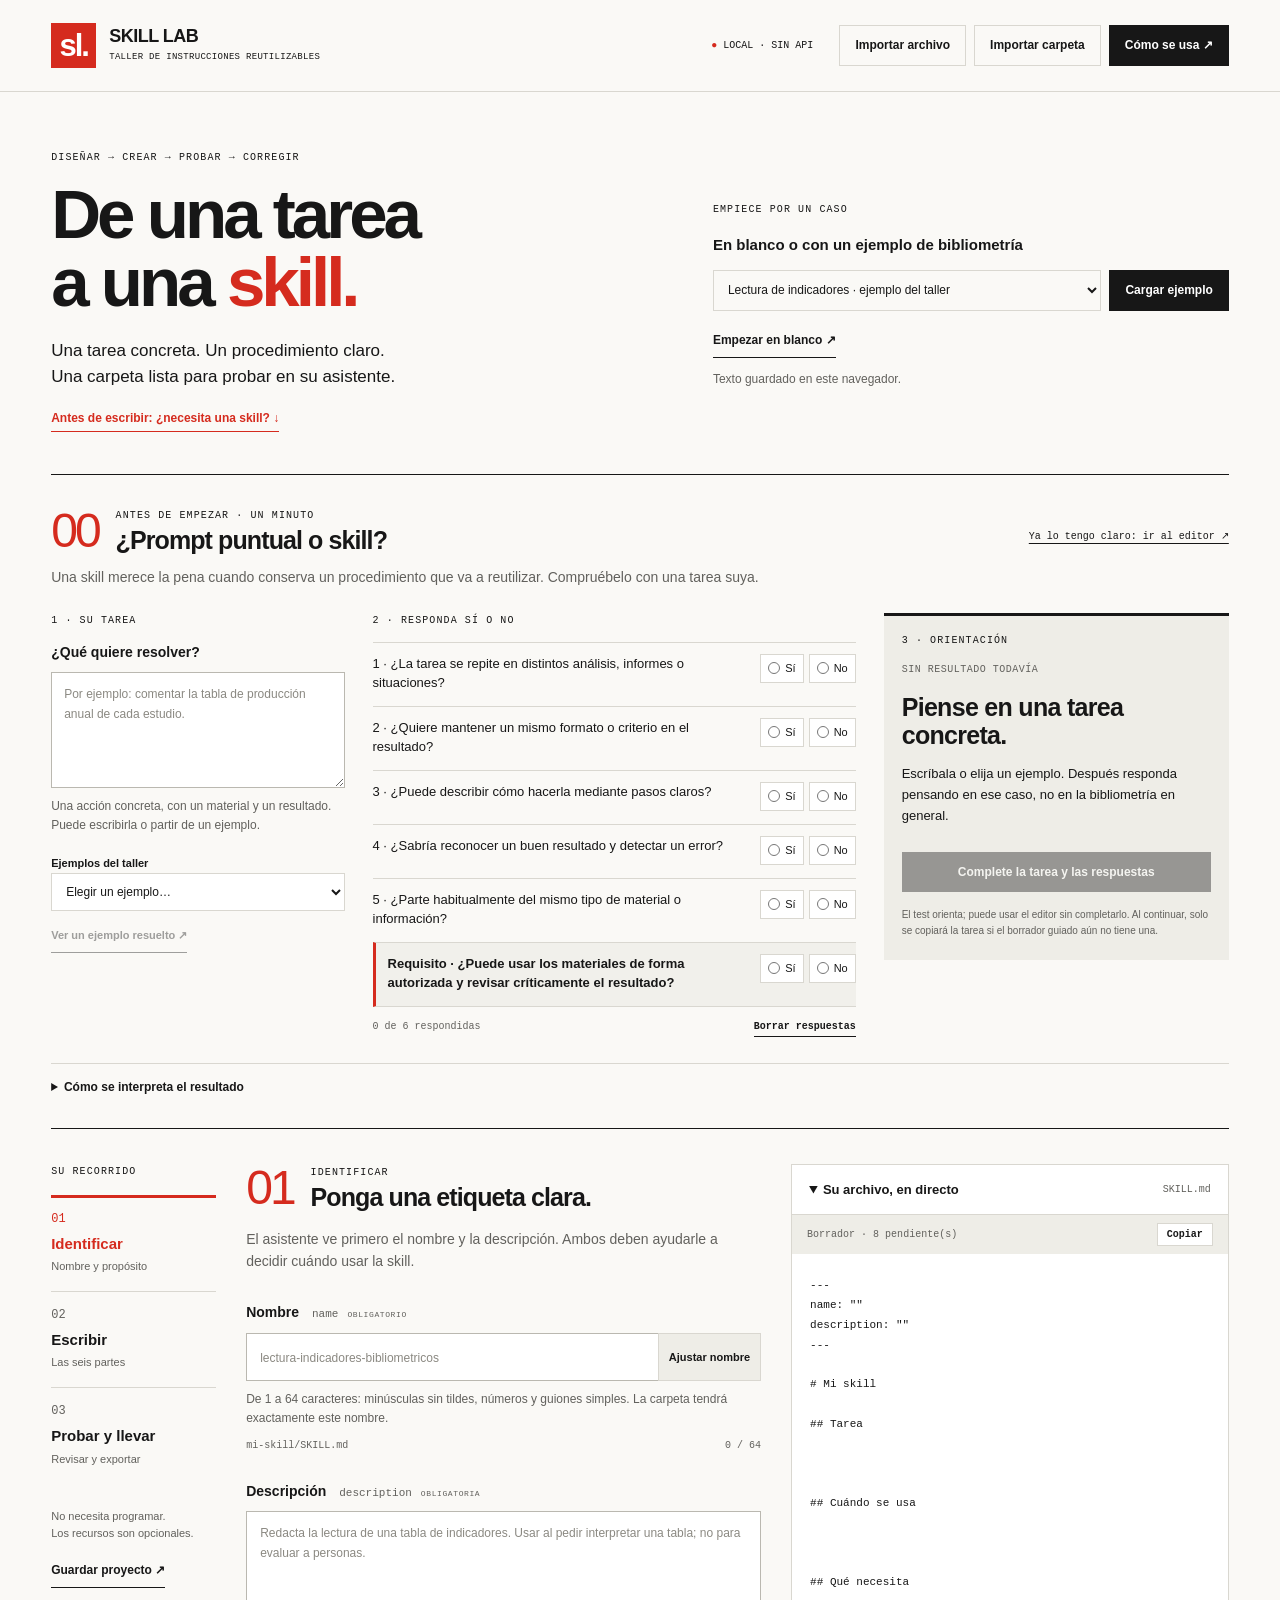
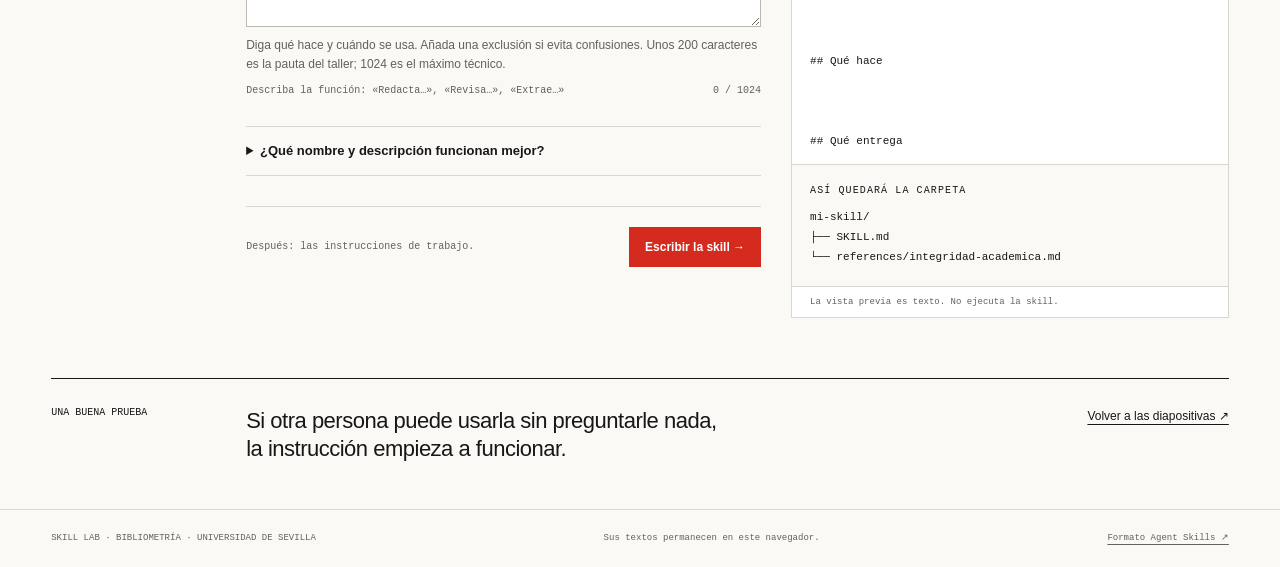
==== commit 223d90f1: "Añadir test previo para decidir entre prompt y skill" ====
--- a/index.html
+++ b/index.html
@@ -10,6 +10,7 @@
   <script defer src="vendor/js-yaml.min.js"></script>
   <script defer src="skill-integrity.js"></script>
   <script defer src="skill-core.js"></script>
+  <script defer src="skill-fit.js"></script>
   <script defer src="skill-examples.js"></script>
   <script defer src="skill-lab.js"></script>
 </head>
@@ -23,8 +24,18 @@
   </header>
   <main>
     <section class="intro" aria-labelledby="page-title">
-      <div><p class="eyebrow">DISEÑAR → CREAR → PROBAR → CORREGIR</p><h1 id="page-title">De una tarea<br>a una <span>skill.</span></h1><p class="lead">Una tarea concreta. Un procedimiento claro.<br>Una carpeta lista para probar en su asistente.</p></div>
+      <div><p class="eyebrow">DISEÑAR → CREAR → PROBAR → CORREGIR</p><h1 id="page-title">De una tarea<br>a una <span>skill.</span></h1><p class="lead">Una tarea concreta. Un procedimiento claro.<br>Una carpeta lista para probar en su asistente.</p><a class="fit-intro-link" href="#fit-test">Antes de escribir: ¿necesita una skill? ↓</a></div>
       <div class="start-panel"><p class="eyebrow">EMPIECE POR UN CASO</p><label for="example-select">En blanco o con un ejemplo de bibliometría</label><div class="example-line"><select id="example-select"><option value="indicators">Lectura de indicadores · ejemplo del taller</option><option value="bibliometric-analysis-basic">Análisis bibliométrico básico</option><option value="bibliometric-analysis-advanced">Análisis bibliométrico avanzado</option><option value="bibliometria-paper">Redacción con una entrega de bibliolab</option><option value="bibliometria-review">Revisión de un borrador de bibliolab</option></select><button id="example-btn" class="dark">Cargar ejemplo</button></div><button id="new-btn" class="text-button">Empezar en blanco ↗</button><p id="draft-status" class="small" role="status">El borrador de texto se guarda en este navegador.</p></div>
+    </section>
+    <section class="fit-test" id="fit-test" aria-labelledby="fit-title">
+      <div class="fit-heading"><div class="section-head"><span class="section-num">00</span><div><p class="eyebrow">ANTES DE EMPEZAR · UN MINUTO</p><h2 id="fit-title">¿Prompt puntual o skill?</h2></div></div><a href="#editor" class="fit-skip">Ya lo tengo claro: ir al editor ↗</a></div>
+      <p class="section-intro">Una skill merece la pena cuando conserva un procedimiento que va a reutilizar. Compruébelo con una tarea suya.</p>
+      <div class="fit-grid">
+        <div class="fit-task"><p class="eyebrow">1 · SU TAREA</p><label for="fit-task">¿Qué quiere resolver?</label><textarea id="fit-task" rows="4" maxlength="1000" placeholder="Por ejemplo: comentar la tabla de producción anual de cada estudio." aria-describedby="fit-task-help"></textarea><p id="fit-task-help" class="hint">Una acción concreta, con un material y un resultado. Puede escribirla o partir de un ejemplo.</p><label for="fit-example-select" class="small">Ejemplos del taller</label><select id="fit-example-select"><option value="">Elegir un ejemplo…</option><option value="translate">Traducir un resumen una sola vez</option><option value="methods">Redactar el método de cada estudio</option><option value="titles">Proponer títulos para un artículo</option><option value="indicators">Leer tablas de producción anual</option><option value="explain">Explicar un indicador cuando lo pidan</option><option value="merit">Ordenar candidatos solo por sus citas</option></select><button id="fit-solve-btn" class="text-button" disabled>Ver un ejemplo resuelto ↗</button><p id="fit-example-note" class="hint" hidden></p></div>
+        <div class="fit-questions"><p class="eyebrow">2 · RESPONDA SÍ O NO</p><div id="fit-question-list"></div><div class="fit-progress"><span id="fit-progress" role="status">0 de 6 respondidas</span><button id="fit-reset-btn" class="text-button">Borrar respuestas</button></div></div>
+        <section class="fit-result" aria-labelledby="fit-result-title" data-result="pending"><p class="eyebrow">3 · ORIENTACIÓN</p><p id="fit-score" class="fit-score">SIN RESULTADO TODAVÍA</p><div aria-live="polite" aria-atomic="true"><h3 id="fit-result-title">Piense en una tarea concreta.</h3><p id="fit-result-summary">Escríbala o elija un ejemplo. Después responda pensando en ese caso.</p><ul id="fit-result-reasons"></ul></div><button id="fit-next-btn" class="dark" disabled>Conteste las seis preguntas</button><p class="hint">El test orienta; puede usar el editor sin completarlo. Al continuar, solo se copiará la tarea si el borrador guiado aún no tiene una.</p></section>
+      </div>
+      <details class="fit-rules"><summary>Cómo se interpreta el resultado</summary><p>Se cuentan los «sí» de las cinco primeras preguntas: <strong>4–5</strong>, candidata a skill; <strong>2–3</strong>, acotar la tarea; <strong>0–1</strong>, un prompt puede bastar. La sexta pregunta es un requisito independiente: si responde «no», revise el uso autorizado y la supervisión antes de avanzar con ese caso.</p><p>Es una orientación docente adaptada de las diapositivas, no un requisito técnico del formato ni una evaluación legal o científica.</p><a href="SKILLS_bibliometria_v2.html#9">Ver el ejercicio en las diapositivas ↗</a></details>
     </section>
     <div class="workspace" id="editor">
       <nav class="steps" aria-label="Pasos del editor"><p class="eyebrow">SU RECORRIDO</p><button class="step active" data-step="1" aria-current="step"><span>01</span><strong>Identificar</strong><small>Nombre y propósito</small></button><button class="step" data-step="2"><span>02</span><strong>Escribir</strong><small>Las seis partes</small></button><button class="step" data-step="3"><span>03</span><strong>Probar y llevar</strong><small>Revisar y exportar</small></button><p class="nav-note">No necesita programar.<br>Los recursos son opcionales.</p><button id="save-project" class="text-button">Guardar proyecto ↗</button></nav>
@@ -68,7 +79,7 @@
     <section class="closing-note"><span class="small-label">UNA BUENA PRUEBA</span><p>Si otra persona puede usarla sin preguntarle nada,<br>la instrucción empieza a funcionar.</p><a href="SKILLS_bibliometria_v2.html" id="slides-link">Volver a las diapositivas ↗</a></section>
   </main>
   <footer><span>SKILL LAB · BIBLIOMETRÍA · UNIVERSIDAD DE SEVILLA</span><span>Sus textos permanecen en este navegador.</span><a href="https://agentskills.io/specification" target="_blank" rel="noopener noreferrer">Formato Agent Skills ↗</a></footer>
-  <dialog id="help-dialog" aria-labelledby="help-title"><div class="dialog-head"><p class="eyebrow">GUÍA RÁPIDA</p><button id="close-help" aria-label="Cerrar ayuda">Cerrar ×</button></div><h2 id="help-title">Un archivo. Una carpeta.<br>Una prueba real.</h2><ol class="help-steps"><li><strong>Identifique.</strong> Dé un nombre válido y una descripción concreta.</li><li><strong>Escriba.</strong> Responda a las seis preguntas del taller; puede cargar un ejemplo y adaptarlo.</li><li><strong>Revise.</strong> Resuelva los pendientes del archivo y añada recursos solo si hacen falta.</li><li><strong>Exporte.</strong> Descargue el ZIP y extráigalo, o cree una carpeta desde un navegador compatible.</li><li><strong>Pruebe.</strong> Instale la carpeta según las instrucciones del asistente de destino. Compruebe un caso normal, uno incompleto y otro ajeno a la tarea.</li></ol><p>El editor no usa IA, no requiere claves y funciona sin conexión. No ejecuta los scripts adjuntos. «Guardar proyecto» conserva campos, recursos y pruebas en un JSON que puede importar después.</p><p>El guardado automático conserva solo texto y observaciones en este navegador; no los recursos. Puede bloquearse en modo privado o por ajustes del navegador. Evite datos confidenciales en ejemplos.</p><p>El máximo del nombre es 64 caracteres y el de la descripción 1024. Unos 200 caracteres y menos de 500 líneas son pautas de concisión, no condiciones universales. Las seis partes y los tres casos proceden del taller.</p><div class="sources"><a href="https://agentskills.io/specification" target="_blank" rel="noopener noreferrer">Especificación abierta ↗</a><a href="https://platform.claude.com/docs/en/agents-and-tools/agent-skills/best-practices" target="_blank" rel="noopener noreferrer">Buenas prácticas de Claude ↗</a><a href="https://developers.openai.com/plugins/build/skills" target="_blank" rel="noopener noreferrer">Skills en OpenAI ↗</a></div></dialog>
+  <dialog id="help-dialog" aria-labelledby="help-title"><div class="dialog-head"><p class="eyebrow">GUÍA RÁPIDA</p><button id="close-help" aria-label="Cerrar ayuda">Cerrar ×</button></div><h2 id="help-title">Un archivo. Una carpeta.<br>Una prueba real.</h2><p>Antes de escribir, puede completar «¿Prompt puntual o skill?»: una tarea, seis preguntas y una orientación explicada. Es opcional y no bloquea el editor.</p><ol class="help-steps"><li><strong>Identifique.</strong> Dé un nombre válido y una descripción concreta.</li><li><strong>Escriba.</strong> Responda a las seis preguntas del taller; puede cargar un ejemplo y adaptarlo.</li><li><strong>Revise.</strong> Resuelva los pendientes del archivo y añada recursos solo si hacen falta.</li><li><strong>Exporte.</strong> Descargue el ZIP y extráigalo, o cree una carpeta desde un navegador compatible.</li><li><strong>Pruebe.</strong> Instale la carpeta según las instrucciones del asistente de destino. Compruebe un caso normal, uno incompleto y otro ajeno a la tarea.</li></ol><p>El editor no usa IA, no requiere claves y funciona sin conexión. No ejecuta los scripts adjuntos. «Guardar proyecto» conserva campos, recursos y pruebas en un JSON que puede importar después.</p><p>El guardado automático conserva solo texto y observaciones en este navegador; no los recursos. Puede bloquearse en modo privado o por ajustes del navegador. Evite datos confidenciales en ejemplos.</p><p>El máximo del nombre es 64 caracteres y el de la descripción 1024. Unos 200 caracteres y menos de 500 líneas son pautas de concisión, no condiciones universales. Las seis partes y los tres casos proceden del taller.</p><div class="sources"><a href="https://agentskills.io/specification" target="_blank" rel="noopener noreferrer">Especificación abierta ↗</a><a href="https://platform.claude.com/docs/en/agents-and-tools/agent-skills/best-practices" target="_blank" rel="noopener noreferrer">Buenas prácticas de Claude ↗</a><a href="https://developers.openai.com/plugins/build/skills" target="_blank" rel="noopener noreferrer">Skills en OpenAI ↗</a></div></dialog>
   <div id="toast" role="status" aria-live="polite" hidden></div>
 </body>
 </html>
--- a/skill-lab.css
+++ b/skill-lab.css
@@ -1 +1,2 @@
 :root{--paper:#faf9f6;--ink:#171717;--muted:#62615d;--line:#d9d7d0;--red:#d52b1e;--soft:#eeede7;--mono:Consolas,'Courier New',monospace;--sans:Helvetica,Arial,sans-serif}*{box-sizing:border-box}body{margin:0;color:var(--ink);background:var(--paper);font:15px/1.55 var(--sans)}button,input,textarea,select{font:inherit}button,a,input,textarea,select,summary{-webkit-tap-highlight-color:transparent}button{cursor:pointer;background:transparent;border:1px solid var(--line);border-radius:0;color:var(--ink);padding:10px 15px;font-size:12px;font-weight:700}button:hover{background:var(--soft);border-color:var(--ink)}button:disabled{opacity:.4;cursor:not-allowed}button:focus-visible,a:focus-visible,summary:focus-visible{outline:3px solid var(--red);outline-offset:4px}a{color:inherit;text-underline-offset:4px}.red{background:var(--red);border-color:var(--red);color:white}.red:hover{background:#b82318;border-color:#b82318}.dark{background:var(--ink);border-color:var(--ink);color:white}.dark:hover{background:#393939;color:white}.text-button{border:0;padding:8px 0;border-bottom:1px solid currentColor;font-size:12px}.text-button:hover{background:transparent;color:var(--red)}[hidden]{display:none!important}.skip{position:absolute;top:-80px;z-index:4;background:var(--ink);color:white;padding:12px}.skip:focus{top:5px}.masthead{display:flex;align-items:center;justify-content:space-between;gap:24px;padding:23px 4vw;border-bottom:1px solid var(--line)}.brand{display:flex;align-items:center;gap:13px;text-decoration:none;font-size:18px;font-weight:800;line-height:1.15;letter-spacing:-.5px}.brand-mark{display:grid;place-content:center;background:var(--red);width:45px;height:45px;color:white;font-size:31px;letter-spacing:-2px}.brand-sub{display:block;font:9px/1.5 var(--mono);letter-spacing:.3px;margin-top:4px}.header-actions{display:flex;align-items:center;gap:8px}.local-label{font:10px var(--mono);margin-right:18px;white-space:nowrap}.local-label span{color:var(--red)}main{max-width:1600px;margin:auto;padding:0 4vw}.intro{display:grid;grid-template-columns:1.1fr 1fr;gap:8%;padding:58px 0 42px;border-bottom:1px solid var(--ink)}.eyebrow{font:10px/1.5 var(--mono);letter-spacing:1.1px;margin:0 0 16px}.intro h1{font-size:clamp(46px,5.4vw,78px);font-weight:700;line-height:.98;letter-spacing:-4px;margin:0 0 22px}.intro h1 span{color:var(--red)}.lead{font-size:17px;line-height:1.5;margin:0}.start-panel{padding-top:9px;align-self:center}.start-panel>label{display:block;font-size:15px;font-weight:700;margin-bottom:14px}.example-line{display:flex;gap:8px}.example-line select{flex:1;min-width:0;background:transparent}.start-panel .text-button{margin-top:12px}.small,.hint{color:var(--muted);font-size:12px;line-height:1.6}.small{margin-bottom:0}.workspace{display:grid;grid-template-columns:165px minmax(340px,1fr) minmax(310px,.85fr);gap:30px;padding:35px 0 60px;align-items:start}.steps{position:sticky;top:22px}.step{display:block;width:100%;border:0;border-top:1px solid var(--line);text-align:left;padding:16px 10px 16px 0}.step span{font:12px var(--mono);color:var(--muted);display:block;margin-bottom:6px}.step strong{font-size:15px;display:block}.step small{font-size:11px;font-weight:400;color:var(--muted);display:block;margin-top:3px}.step.active{border-top:3px solid var(--red);padding-top:14px}.step.active span,.step.active strong{color:var(--red)}.nav-note{font-size:11px;color:var(--muted);margin-top:24px}.panel{min-width:0}.section-head{display:flex;gap:17px;align-items:center;margin-bottom:17px}.section-num{font-size:48px;line-height:1;letter-spacing:-3px;color:var(--red)}.section-head .eyebrow{margin:0 0 3px}.section-head h2{font-size:25px;line-height:1.12;letter-spacing:-.9px;margin:0}.section-head h2:focus{outline:0}.section-intro{font-size:14px;color:var(--muted);margin:0 0 30px}.field{margin-bottom:28px}label{font-size:14px;font-weight:700;display:block;margin-bottom:9px}label code{font:11px var(--mono);font-weight:400;margin-left:9px;color:var(--muted)}.required,.optional{font:8px var(--mono);letter-spacing:.6px;color:var(--muted);margin-left:9px}.field input,.field textarea,#free-body{display:block;width:100%;border:1px solid #bab8b0;background:#fff;border-radius:0;padding:12px 13px;color:var(--ink);font-size:14px;line-height:1.6;min-width:0}input:focus,textarea:focus,select:focus{outline:2px solid var(--ink);outline-offset:1px}textarea{resize:vertical}textarea::placeholder,input::placeholder{color:#8b8982;font-size:12px}.input-action{display:flex}.input-action input{border-right:0}.input-action button{white-space:nowrap;font-size:11px;background:var(--soft);padding:0 10px}.hint{margin:9px 0}.field-meta{display:flex;justify-content:space-between;gap:12px;font:10px/1.5 var(--mono);color:var(--muted)}.field-meta code{overflow-wrap:anywhere}.field-meta span:last-child{white-space:nowrap}.help-inline,.resource-panel,.test-panel{border-top:1px solid var(--line);border-bottom:1px solid var(--line);padding:14px 0;margin:20px 0}summary{cursor:pointer;font-size:13px;font-weight:700;line-height:1.5}summary:hover{color:var(--red)}.help-inline p{font-size:12px}.step-actions{border-top:1px solid var(--line);margin-top:30px;padding-top:20px;display:flex;align-items:center;justify-content:space-between;gap:12px}.step-actions>span{font:10px/1.6 var(--mono);color:var(--muted)}.preview-column{position:sticky;top:22px;min-width:0}.preview-details{border:1px solid var(--line);background:white}.preview-details>summary{padding:15px 17px;border-bottom:1px solid var(--line)}.preview-details>summary span{float:right;font:10px var(--mono);color:var(--muted);padding-top:4px}.preview-toolbar{display:flex;justify-content:space-between;gap:10px;align-items:center;padding:8px 15px;background:var(--soft);font:10px var(--mono);color:var(--muted)}.preview-toolbar button{padding:5px 9px;font-size:10px;background:white}.preview-details>pre{margin:0;padding:22px 18px;font:11px/1.8 var(--mono);white-space:pre-wrap;overflow-wrap:anywhere;max-height:510px;overflow:auto;tab-size:2}.tree-panel{padding:18px;border-top:1px solid var(--line);background:var(--paper)}.tree-panel .eyebrow{margin-bottom:10px}.tree-panel pre{margin:0;font:11px/1.8 var(--mono);white-space:pre-wrap;overflow-wrap:anywhere;max-height:180px;overflow:auto}.preview-foot{padding:10px 18px;margin:0;font:9px var(--mono);color:var(--muted);border-top:1px solid var(--line)}.mode-line{display:flex;justify-content:space-between;align-items:center;border-top:1px solid var(--line);border-bottom:1px solid var(--line);padding:10px 0;margin-bottom:25px;font:11px var(--mono)}.mode-line button{padding:6px 9px;font-size:10px}.part-index{display:inline-grid;place-content:center;width:20px;height:20px;background:var(--ink);color:white;font:10px var(--mono);margin-right:5px}#free-body{font:12px/1.8 var(--mono);min-height:500px}.resource-add{display:flex;gap:8px;margin:15px 0}select{border:1px solid var(--line);border-radius:0;padding:10px;max-width:100%;font-size:12px;color:var(--ink);background:white}.resource-list{list-style:none;margin:0;padding:0}.resource-list li{display:flex;align-items:center;justify-content:space-between;gap:8px;border-top:1px solid var(--line);padding:8px 0;font:11px var(--mono);overflow-wrap:anywhere}.resource-list button{border:0;padding:4px 7px;font-size:10px}.test-case{border-top:1px solid var(--line);padding-top:15px;margin-top:20px}.test-case h4{font-size:15px;margin:0 0 15px}.test-case .field{margin-bottom:15px}.test-case label{font-size:12px}.test-case select{margin-bottom:12px}.test-case textarea{font-size:12px}.review-panel{margin:25px 0}.review-panel h3,.export-panel h3{font-size:19px;letter-spacing:-.5px;margin:0 0 12px}.review-panel ul{padding-left:18px;font-size:12px}.review-panel li{margin-bottom:9px}.validation-error{color:#a8271e}.validation-warning{color:#775700}#validation-summary{font-size:13px;font-weight:700}.export-panel{border-top:3px solid var(--ink);padding-top:20px}.export-panel>p{font-size:13px}.export-actions{display:flex;flex-wrap:wrap;gap:8px;margin:18px 0 10px}.export-actions button{flex:1}.export-panel code{font-size:11px}.closing-note{border-top:1px solid var(--ink);display:grid;grid-template-columns:165px 1fr auto;gap:30px;padding:28px 0 45px;align-items:start}.closing-note p{font-size:22px;line-height:1.3;letter-spacing:-.5px;margin:0}.small-label{font:10px var(--mono)}.closing-note a{font-size:12px}footer{border-top:1px solid var(--line);padding:22px 4vw;display:flex;justify-content:space-between;gap:20px;font:9px/1.5 var(--mono);color:var(--muted)}dialog{max-width:680px;width:calc(100% - 32px);max-height:85vh;overflow:auto;border:1px solid var(--ink);padding:30px;background:var(--paper);color:var(--ink)}dialog::backdrop{background:#0007}.dialog-head{display:flex;justify-content:space-between;align-items:center}.dialog-head .eyebrow{margin:0}dialog h2{font-size:33px;line-height:1.1;letter-spacing:-1px}dialog p,.help-steps{font-size:13px}.help-steps{padding-left:20px}.help-steps li{padding-bottom:13px}.sources{display:flex;flex-wrap:wrap;gap:15px;padding-top:15px;border-top:1px solid var(--line);font-size:11px}#toast{position:fixed;bottom:22px;left:50%;transform:translateX(-50%);padding:16px 22px;border-left:4px solid var(--red);background:var(--ink);color:white;max-width:calc(100% - 30px);width:max-content;font-size:12px;z-index:5;box-shadow:0 5px 20px #0002}.sr-only{position:absolute;width:1px;height:1px;padding:0;margin:-1px;overflow:hidden;clip:rect(0,0,0,0);white-space:nowrap;border:0}@media(min-width:1600px){.workspace{grid-template-columns:175px minmax(400px,1fr) 420px}}@media(max-width:1150px){.workspace{grid-template-columns:135px minmax(280px,1fr) minmax(250px,.8fr);gap:20px}.header-actions{gap:5px}.local-label{display:none}.header-actions button{padding:8px 10px}.example-line{flex-wrap:wrap}.example-line select{width:100%}.section-head h2{font-size:22px}.section-num{font-size:40px}.closing-note{grid-template-columns:135px 1fr}.closing-note a{grid-column:2}}@media(max-width:850px){.workspace{grid-template-columns:135px 1fr}.preview-column{position:static;grid-column:2}.steps{grid-row:1/3}.preview-details>pre{max-height:300px}.intro{gap:25px}.intro h1{letter-spacing:-2.5px}.brand-sub{display:none}.masthead{gap:15px}.header-actions button{font-size:10px}.closing-note p{font-size:20px}}@media(max-width:580px){.masthead{padding:16px 5vw;flex-wrap:wrap}.brand{font-size:16px}.brand-mark{width:37px;height:37px;font-size:27px}.header-actions{width:100%;justify-content:space-between}.header-actions button{flex:1;padding:8px 5px}.intro{grid-template-columns:1fr;padding:30px 0;gap:25px}.intro h1{font-size:56px}.lead{font-size:15px}.start-panel{padding-top:0}.start-panel .eyebrow{margin-bottom:8px}.workspace{display:block;padding-top:20px}.steps{position:static;display:flex;flex-wrap:wrap;margin-bottom:25px;gap:10px}.steps>.eyebrow,.nav-note{display:none}.step{width:calc((100% - 20px)/3);padding:10px 0}.step.active{padding-top:8px}.step span{font-size:10px;margin-bottom:2px}.step strong{font-size:12px}.step small{font-size:9px}.steps>.text-button{font-size:10px;padding:2px 0;margin-top:4px}.preview-column{margin-top:30px}.field-meta{font-size:9px}.required,.optional{font-size:7px}.section-head h2{font-size:23px}.step-actions{align-items:flex-start}.step-actions>span{max-width:140px}.resource-add{flex-wrap:wrap}.closing-note{grid-template-columns:1fr;gap:15px}.closing-note a{grid-column:1}.closing-note p{font-size:22px}footer{flex-direction:column;gap:10px;padding:20px 5vw}main{padding:0 5vw}dialog{padding:22px}}
+.fit-intro-link{display:inline-block;margin-top:20px;color:var(--red);font-size:12px;font-weight:700;text-decoration:none;border-bottom:1px solid var(--red);padding-bottom:3px}.fit-test{padding:32px 0;border-bottom:1px solid var(--ink);scroll-margin-top:20px}.fit-heading{display:flex;align-items:center;justify-content:space-between;gap:25px}.fit-heading .section-head{margin-bottom:12px}.fit-skip{font:10px/1.6 var(--mono);white-space:nowrap}.fit-test>.section-intro{margin-bottom:24px;max-width:760px}.fit-grid{display:grid;grid-template-columns:minmax(210px,.85fr) minmax(330px,1.4fr) minmax(230px,1fr);gap:28px;align-items:start}.fit-grid .eyebrow{margin-bottom:14px}.fit-task{min-width:0}.fit-task>textarea{display:block;width:100%;background:white;border:1px solid #bab8b0;border-radius:0;padding:12px;font-size:14px;line-height:1.6}.fit-task>select{width:100%;min-width:0}.fit-task>label.small{font-size:11px;margin-top:20px;color:var(--ink)}.fit-task>.text-button{margin-top:8px;font-size:11px}.fit-question{min-width:0;border:0;border-top:1px solid var(--line);margin:0;padding:11px 0 13px;display:block}.fit-question legend{float:left;width:calc(100% - 105px);font-size:13px;line-height:1.5;padding:0}.fit-question legend:focus{outline:2px solid var(--red);outline-offset:3px}.fit-question::after{content:"";display:block;clear:both}.fit-question .fit-options{float:right;display:flex;gap:5px;align-items:start;justify-content:flex-end}.fit-answer{display:flex;gap:5px;align-items:center;cursor:pointer;font-size:11px;font-weight:400;margin:0;padding:5px 7px;border:1px solid var(--line);background:white;white-space:nowrap}.fit-answer:hover{border-color:var(--ink)}.fit-answer:has(input:checked){border-color:var(--red);background:#fff4f1;font-weight:700}.fit-answer input{margin:0;accent-color:var(--red);width:12px;height:12px}.fit-question:last-child{border-bottom:1px solid var(--line);border-left:3px solid var(--red);padding-left:12px;background:#f1f0eb}.fit-question:last-child legend{font-weight:700}.fit-progress{display:flex;justify-content:space-between;align-items:center;gap:12px;padding-top:10px;font:10px var(--mono);color:var(--muted)}.fit-progress .text-button{font-size:10px;padding:4px 0}.fit-result{border-top:3px solid var(--ink);padding:17px 18px 12px;background:var(--soft);min-width:0}.fit-result[data-result=skill]{border-top-color:var(--red)}.fit-result[data-result=review]{border-top-color:#956210}.fit-score{font:10px/1.6 var(--mono);letter-spacing:.5px;color:var(--muted);margin:0 0 15px}.fit-result h3{font-size:25px;line-height:1.13;letter-spacing:-.7px;margin:0 0 15px}.fit-result #fit-result-summary{font-size:13px;line-height:1.6}.fit-result ul{font-size:12px;padding-left:16px;margin-bottom:22px}.fit-result li{margin-bottom:9px}.fit-result>button{width:100%;margin:3px 0 6px}.fit-result>.hint{font-size:10px}.fit-rules{border-top:1px solid var(--line);margin-top:26px;padding-top:14px;font-size:12px}.fit-rules summary{font-size:12px}.fit-rules p{max-width:880px}.fit-rules a{font-size:11px}#fit-example-note{border-left:2px solid var(--red);padding-left:10px}.fit-question-list{min-width:0}@media(max-width:1100px){.fit-grid{grid-template-columns:minmax(210px,.85fr) minmax(310px,1.4fr);gap:24px}.fit-result{grid-column:1/-1;display:grid;grid-template-columns:1fr 2fr;gap:0 30px}.fit-result>.eyebrow,.fit-result>.fit-score,.fit-result>button,.fit-result>.hint{grid-column:1}.fit-result>div{grid-column:2;grid-row:1/5}.fit-result ul{margin-bottom:5px}.fit-result h3{font-size:24px}.fit-result>.eyebrow{margin-bottom:6px}}@media(max-width:650px){.fit-heading{align-items:start;flex-wrap:wrap;gap:0}.fit-heading .section-head{width:100%}.fit-skip{margin:0 0 18px 57px;font-size:9px}.fit-grid{display:block}.fit-questions{margin-top:28px}.fit-question legend{font-size:12px}.fit-question{gap:8px}.fit-result{display:block;margin-top:26px;padding:18px}.fit-result>.eyebrow{margin-bottom:14px}.fit-result>.fit-score{margin-bottom:14px}.fit-result h3{font-size:26px}.fit-result ul{margin-bottom:18px}.fit-task>textarea{min-height:92px}.fit-test{padding-top:25px}.fit-intro-link{margin-top:16px}.fit-rules{margin-top:20px}}
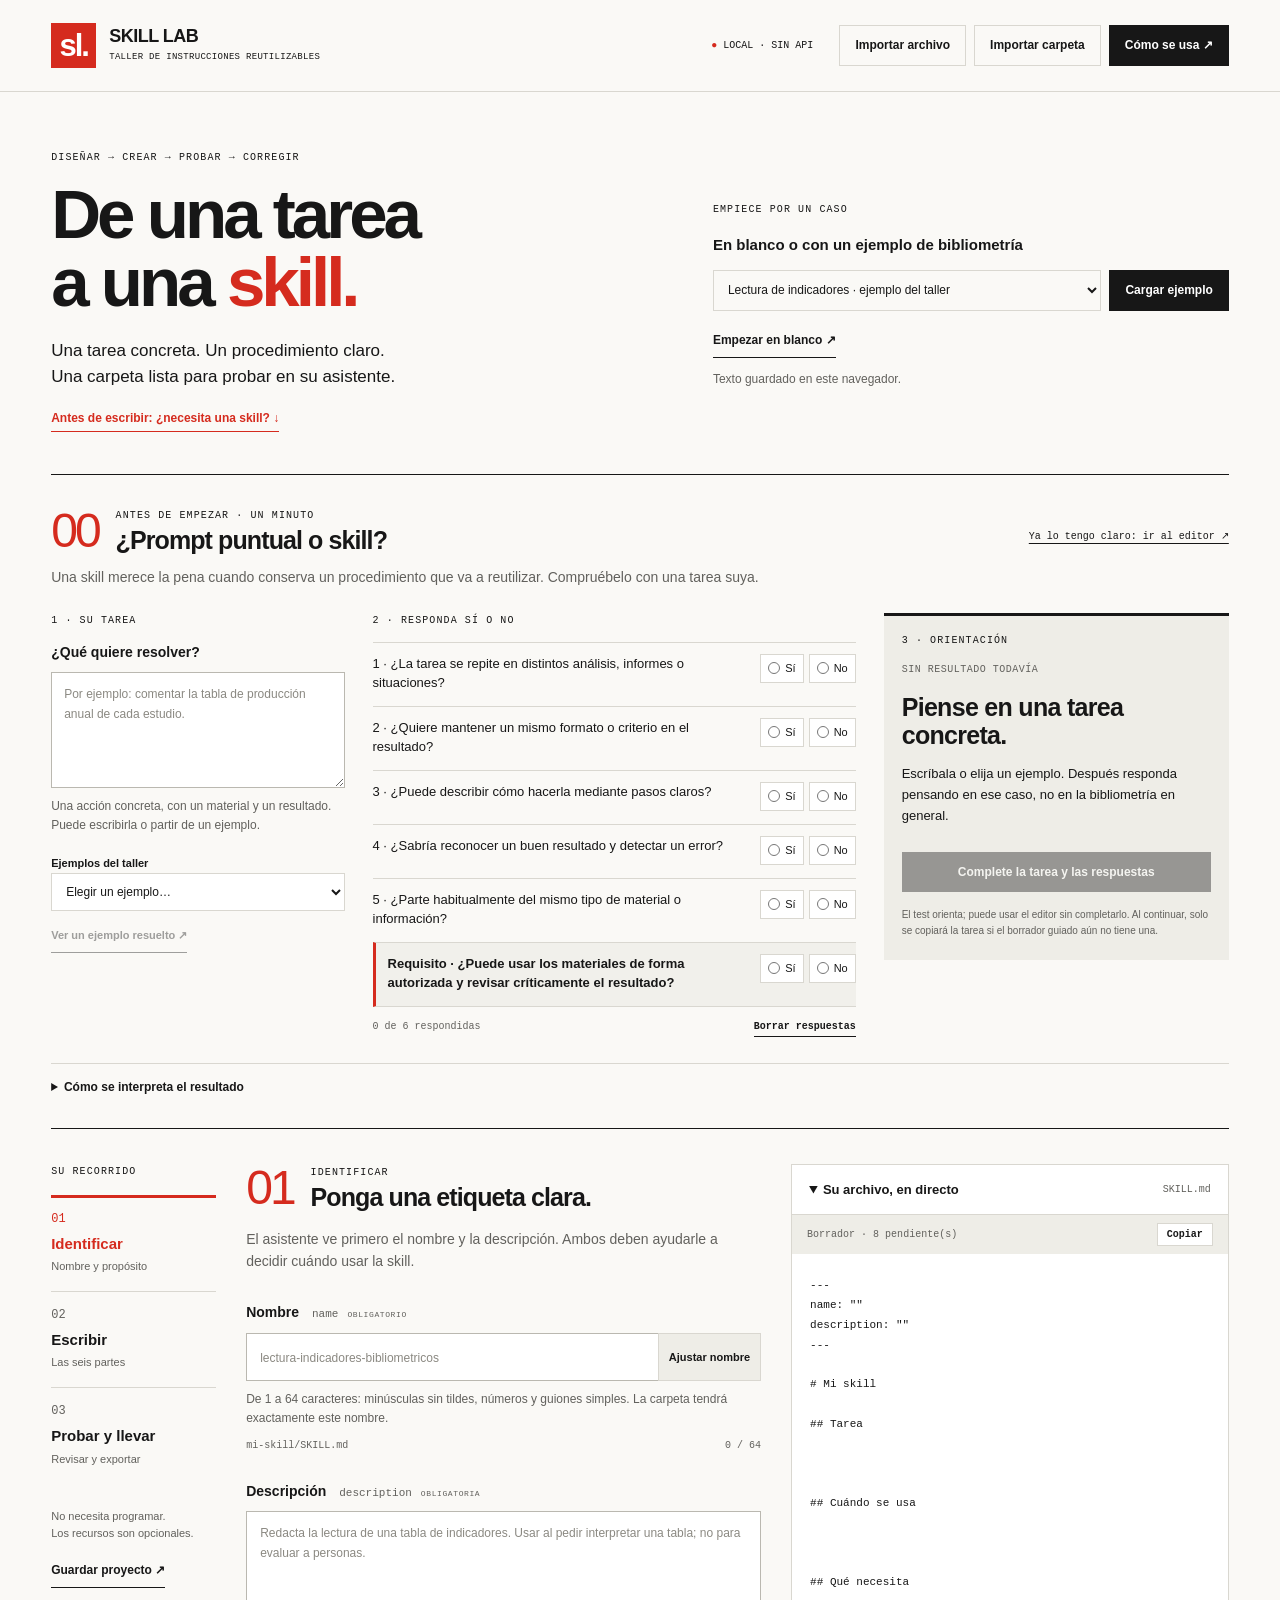
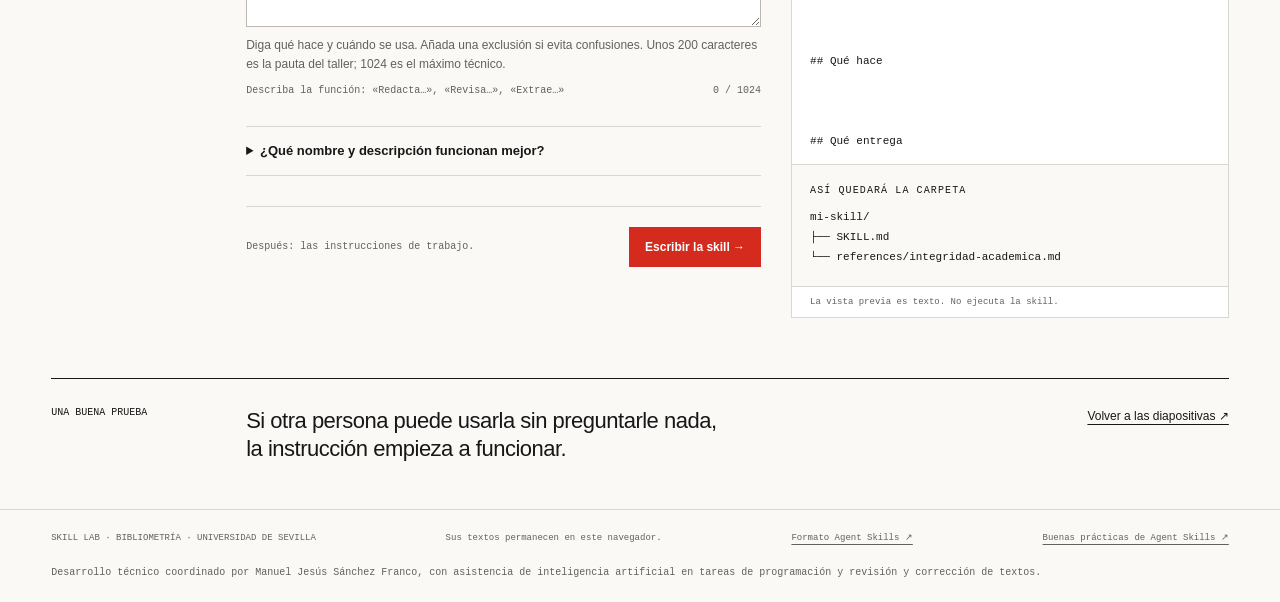
==== commit 8cdc0d21: "Anadir atribucion y enlace a buenas practicas al pie" ====
--- a/index.html
+++ b/index.html
@@ -78,7 +78,7 @@
     </div>
     <section class="closing-note"><span class="small-label">UNA BUENA PRUEBA</span><p>Si otra persona puede usarla sin preguntarle nada,<br>la instrucción empieza a funcionar.</p><a href="SKILLS_bibliometria_v2.html" id="slides-link">Volver a las diapositivas ↗</a></section>
   </main>
-  <footer><span>SKILL LAB · BIBLIOMETRÍA · UNIVERSIDAD DE SEVILLA</span><span>Sus textos permanecen en este navegador.</span><a href="https://agentskills.io/specification" target="_blank" rel="noopener noreferrer">Formato Agent Skills ↗</a></footer>
+  <footer><span>SKILL LAB · BIBLIOMETRÍA · UNIVERSIDAD DE SEVILLA</span><span>Sus textos permanecen en este navegador.</span><a href="https://agentskills.io/specification" target="_blank" rel="noopener noreferrer">Formato Agent Skills ↗</a><a href="https://platform.claude.com/docs/en/agents-and-tools/agent-skills/best-practices" target="_blank" rel="noopener noreferrer">Buenas prácticas de Agent Skills ↗</a><small class="development-credit">Desarrollo técnico coordinado por Manuel Jesús Sánchez Franco, con asistencia de inteligencia artificial en tareas de programación y revisión y corrección de textos.</small></footer>
   <dialog id="help-dialog" aria-labelledby="help-title"><div class="dialog-head"><p class="eyebrow">GUÍA RÁPIDA</p><button id="close-help" aria-label="Cerrar ayuda">Cerrar ×</button></div><h2 id="help-title">Un archivo. Una carpeta.<br>Una prueba real.</h2><p>Antes de escribir, puede completar «¿Prompt puntual o skill?»: una tarea, seis preguntas y una orientación explicada. Es opcional y no bloquea el editor.</p><ol class="help-steps"><li><strong>Identifique.</strong> Dé un nombre válido y una descripción concreta.</li><li><strong>Escriba.</strong> Responda a las seis preguntas del taller; puede cargar un ejemplo y adaptarlo.</li><li><strong>Revise.</strong> Resuelva los pendientes del archivo y añada recursos solo si hacen falta.</li><li><strong>Exporte.</strong> Descargue el ZIP y extráigalo, o cree una carpeta desde un navegador compatible.</li><li><strong>Pruebe.</strong> Instale la carpeta según las instrucciones del asistente de destino. Compruebe un caso normal, uno incompleto y otro ajeno a la tarea.</li></ol><p>El editor no usa IA, no requiere claves y funciona sin conexión. No ejecuta los scripts adjuntos. «Guardar proyecto» conserva campos, recursos y pruebas en un JSON que puede importar después.</p><p>El guardado automático conserva solo texto y observaciones en este navegador; no los recursos. Puede bloquearse en modo privado o por ajustes del navegador. Evite datos confidenciales en ejemplos.</p><p>El máximo del nombre es 64 caracteres y el de la descripción 1024. Unos 200 caracteres y menos de 500 líneas son pautas de concisión, no condiciones universales. Las seis partes y los tres casos proceden del taller.</p><div class="sources"><a href="https://agentskills.io/specification" target="_blank" rel="noopener noreferrer">Especificación abierta ↗</a><a href="https://platform.claude.com/docs/en/agents-and-tools/agent-skills/best-practices" target="_blank" rel="noopener noreferrer">Buenas prácticas de Claude ↗</a><a href="https://developers.openai.com/plugins/build/skills" target="_blank" rel="noopener noreferrer">Skills en OpenAI ↗</a></div></dialog>
   <div id="toast" role="status" aria-live="polite" hidden></div>
 </body>
--- a/skill-lab.css
+++ b/skill-lab.css
@@ -1,2 +1,4 @@
 :root{--paper:#faf9f6;--ink:#171717;--muted:#62615d;--line:#d9d7d0;--red:#d52b1e;--soft:#eeede7;--mono:Consolas,'Courier New',monospace;--sans:Helvetica,Arial,sans-serif}*{box-sizing:border-box}body{margin:0;color:var(--ink);background:var(--paper);font:15px/1.55 var(--sans)}button,input,textarea,select{font:inherit}button,a,input,textarea,select,summary{-webkit-tap-highlight-color:transparent}button{cursor:pointer;background:transparent;border:1px solid var(--line);border-radius:0;color:var(--ink);padding:10px 15px;font-size:12px;font-weight:700}button:hover{background:var(--soft);border-color:var(--ink)}button:disabled{opacity:.4;cursor:not-allowed}button:focus-visible,a:focus-visible,summary:focus-visible{outline:3px solid var(--red);outline-offset:4px}a{color:inherit;text-underline-offset:4px}.red{background:var(--red);border-color:var(--red);color:white}.red:hover{background:#b82318;border-color:#b82318}.dark{background:var(--ink);border-color:var(--ink);color:white}.dark:hover{background:#393939;color:white}.text-button{border:0;padding:8px 0;border-bottom:1px solid currentColor;font-size:12px}.text-button:hover{background:transparent;color:var(--red)}[hidden]{display:none!important}.skip{position:absolute;top:-80px;z-index:4;background:var(--ink);color:white;padding:12px}.skip:focus{top:5px}.masthead{display:flex;align-items:center;justify-content:space-between;gap:24px;padding:23px 4vw;border-bottom:1px solid var(--line)}.brand{display:flex;align-items:center;gap:13px;text-decoration:none;font-size:18px;font-weight:800;line-height:1.15;letter-spacing:-.5px}.brand-mark{display:grid;place-content:center;background:var(--red);width:45px;height:45px;color:white;font-size:31px;letter-spacing:-2px}.brand-sub{display:block;font:9px/1.5 var(--mono);letter-spacing:.3px;margin-top:4px}.header-actions{display:flex;align-items:center;gap:8px}.local-label{font:10px var(--mono);margin-right:18px;white-space:nowrap}.local-label span{color:var(--red)}main{max-width:1600px;margin:auto;padding:0 4vw}.intro{display:grid;grid-template-columns:1.1fr 1fr;gap:8%;padding:58px 0 42px;border-bottom:1px solid var(--ink)}.eyebrow{font:10px/1.5 var(--mono);letter-spacing:1.1px;margin:0 0 16px}.intro h1{font-size:clamp(46px,5.4vw,78px);font-weight:700;line-height:.98;letter-spacing:-4px;margin:0 0 22px}.intro h1 span{color:var(--red)}.lead{font-size:17px;line-height:1.5;margin:0}.start-panel{padding-top:9px;align-self:center}.start-panel>label{display:block;font-size:15px;font-weight:700;margin-bottom:14px}.example-line{display:flex;gap:8px}.example-line select{flex:1;min-width:0;background:transparent}.start-panel .text-button{margin-top:12px}.small,.hint{color:var(--muted);font-size:12px;line-height:1.6}.small{margin-bottom:0}.workspace{display:grid;grid-template-columns:165px minmax(340px,1fr) minmax(310px,.85fr);gap:30px;padding:35px 0 60px;align-items:start}.steps{position:sticky;top:22px}.step{display:block;width:100%;border:0;border-top:1px solid var(--line);text-align:left;padding:16px 10px 16px 0}.step span{font:12px var(--mono);color:var(--muted);display:block;margin-bottom:6px}.step strong{font-size:15px;display:block}.step small{font-size:11px;font-weight:400;color:var(--muted);display:block;margin-top:3px}.step.active{border-top:3px solid var(--red);padding-top:14px}.step.active span,.step.active strong{color:var(--red)}.nav-note{font-size:11px;color:var(--muted);margin-top:24px}.panel{min-width:0}.section-head{display:flex;gap:17px;align-items:center;margin-bottom:17px}.section-num{font-size:48px;line-height:1;letter-spacing:-3px;color:var(--red)}.section-head .eyebrow{margin:0 0 3px}.section-head h2{font-size:25px;line-height:1.12;letter-spacing:-.9px;margin:0}.section-head h2:focus{outline:0}.section-intro{font-size:14px;color:var(--muted);margin:0 0 30px}.field{margin-bottom:28px}label{font-size:14px;font-weight:700;display:block;margin-bottom:9px}label code{font:11px var(--mono);font-weight:400;margin-left:9px;color:var(--muted)}.required,.optional{font:8px var(--mono);letter-spacing:.6px;color:var(--muted);margin-left:9px}.field input,.field textarea,#free-body{display:block;width:100%;border:1px solid #bab8b0;background:#fff;border-radius:0;padding:12px 13px;color:var(--ink);font-size:14px;line-height:1.6;min-width:0}input:focus,textarea:focus,select:focus{outline:2px solid var(--ink);outline-offset:1px}textarea{resize:vertical}textarea::placeholder,input::placeholder{color:#8b8982;font-size:12px}.input-action{display:flex}.input-action input{border-right:0}.input-action button{white-space:nowrap;font-size:11px;background:var(--soft);padding:0 10px}.hint{margin:9px 0}.field-meta{display:flex;justify-content:space-between;gap:12px;font:10px/1.5 var(--mono);color:var(--muted)}.field-meta code{overflow-wrap:anywhere}.field-meta span:last-child{white-space:nowrap}.help-inline,.resource-panel,.test-panel{border-top:1px solid var(--line);border-bottom:1px solid var(--line);padding:14px 0;margin:20px 0}summary{cursor:pointer;font-size:13px;font-weight:700;line-height:1.5}summary:hover{color:var(--red)}.help-inline p{font-size:12px}.step-actions{border-top:1px solid var(--line);margin-top:30px;padding-top:20px;display:flex;align-items:center;justify-content:space-between;gap:12px}.step-actions>span{font:10px/1.6 var(--mono);color:var(--muted)}.preview-column{position:sticky;top:22px;min-width:0}.preview-details{border:1px solid var(--line);background:white}.preview-details>summary{padding:15px 17px;border-bottom:1px solid var(--line)}.preview-details>summary span{float:right;font:10px var(--mono);color:var(--muted);padding-top:4px}.preview-toolbar{display:flex;justify-content:space-between;gap:10px;align-items:center;padding:8px 15px;background:var(--soft);font:10px var(--mono);color:var(--muted)}.preview-toolbar button{padding:5px 9px;font-size:10px;background:white}.preview-details>pre{margin:0;padding:22px 18px;font:11px/1.8 var(--mono);white-space:pre-wrap;overflow-wrap:anywhere;max-height:510px;overflow:auto;tab-size:2}.tree-panel{padding:18px;border-top:1px solid var(--line);background:var(--paper)}.tree-panel .eyebrow{margin-bottom:10px}.tree-panel pre{margin:0;font:11px/1.8 var(--mono);white-space:pre-wrap;overflow-wrap:anywhere;max-height:180px;overflow:auto}.preview-foot{padding:10px 18px;margin:0;font:9px var(--mono);color:var(--muted);border-top:1px solid var(--line)}.mode-line{display:flex;justify-content:space-between;align-items:center;border-top:1px solid var(--line);border-bottom:1px solid var(--line);padding:10px 0;margin-bottom:25px;font:11px var(--mono)}.mode-line button{padding:6px 9px;font-size:10px}.part-index{display:inline-grid;place-content:center;width:20px;height:20px;background:var(--ink);color:white;font:10px var(--mono);margin-right:5px}#free-body{font:12px/1.8 var(--mono);min-height:500px}.resource-add{display:flex;gap:8px;margin:15px 0}select{border:1px solid var(--line);border-radius:0;padding:10px;max-width:100%;font-size:12px;color:var(--ink);background:white}.resource-list{list-style:none;margin:0;padding:0}.resource-list li{display:flex;align-items:center;justify-content:space-between;gap:8px;border-top:1px solid var(--line);padding:8px 0;font:11px var(--mono);overflow-wrap:anywhere}.resource-list button{border:0;padding:4px 7px;font-size:10px}.test-case{border-top:1px solid var(--line);padding-top:15px;margin-top:20px}.test-case h4{font-size:15px;margin:0 0 15px}.test-case .field{margin-bottom:15px}.test-case label{font-size:12px}.test-case select{margin-bottom:12px}.test-case textarea{font-size:12px}.review-panel{margin:25px 0}.review-panel h3,.export-panel h3{font-size:19px;letter-spacing:-.5px;margin:0 0 12px}.review-panel ul{padding-left:18px;font-size:12px}.review-panel li{margin-bottom:9px}.validation-error{color:#a8271e}.validation-warning{color:#775700}#validation-summary{font-size:13px;font-weight:700}.export-panel{border-top:3px solid var(--ink);padding-top:20px}.export-panel>p{font-size:13px}.export-actions{display:flex;flex-wrap:wrap;gap:8px;margin:18px 0 10px}.export-actions button{flex:1}.export-panel code{font-size:11px}.closing-note{border-top:1px solid var(--ink);display:grid;grid-template-columns:165px 1fr auto;gap:30px;padding:28px 0 45px;align-items:start}.closing-note p{font-size:22px;line-height:1.3;letter-spacing:-.5px;margin:0}.small-label{font:10px var(--mono)}.closing-note a{font-size:12px}footer{border-top:1px solid var(--line);padding:22px 4vw;display:flex;justify-content:space-between;gap:20px;font:9px/1.5 var(--mono);color:var(--muted)}dialog{max-width:680px;width:calc(100% - 32px);max-height:85vh;overflow:auto;border:1px solid var(--ink);padding:30px;background:var(--paper);color:var(--ink)}dialog::backdrop{background:#0007}.dialog-head{display:flex;justify-content:space-between;align-items:center}.dialog-head .eyebrow{margin:0}dialog h2{font-size:33px;line-height:1.1;letter-spacing:-1px}dialog p,.help-steps{font-size:13px}.help-steps{padding-left:20px}.help-steps li{padding-bottom:13px}.sources{display:flex;flex-wrap:wrap;gap:15px;padding-top:15px;border-top:1px solid var(--line);font-size:11px}#toast{position:fixed;bottom:22px;left:50%;transform:translateX(-50%);padding:16px 22px;border-left:4px solid var(--red);background:var(--ink);color:white;max-width:calc(100% - 30px);width:max-content;font-size:12px;z-index:5;box-shadow:0 5px 20px #0002}.sr-only{position:absolute;width:1px;height:1px;padding:0;margin:-1px;overflow:hidden;clip:rect(0,0,0,0);white-space:nowrap;border:0}@media(min-width:1600px){.workspace{grid-template-columns:175px minmax(400px,1fr) 420px}}@media(max-width:1150px){.workspace{grid-template-columns:135px minmax(280px,1fr) minmax(250px,.8fr);gap:20px}.header-actions{gap:5px}.local-label{display:none}.header-actions button{padding:8px 10px}.example-line{flex-wrap:wrap}.example-line select{width:100%}.section-head h2{font-size:22px}.section-num{font-size:40px}.closing-note{grid-template-columns:135px 1fr}.closing-note a{grid-column:2}}@media(max-width:850px){.workspace{grid-template-columns:135px 1fr}.preview-column{position:static;grid-column:2}.steps{grid-row:1/3}.preview-details>pre{max-height:300px}.intro{gap:25px}.intro h1{letter-spacing:-2.5px}.brand-sub{display:none}.masthead{gap:15px}.header-actions button{font-size:10px}.closing-note p{font-size:20px}}@media(max-width:580px){.masthead{padding:16px 5vw;flex-wrap:wrap}.brand{font-size:16px}.brand-mark{width:37px;height:37px;font-size:27px}.header-actions{width:100%;justify-content:space-between}.header-actions button{flex:1;padding:8px 5px}.intro{grid-template-columns:1fr;padding:30px 0;gap:25px}.intro h1{font-size:56px}.lead{font-size:15px}.start-panel{padding-top:0}.start-panel .eyebrow{margin-bottom:8px}.workspace{display:block;padding-top:20px}.steps{position:static;display:flex;flex-wrap:wrap;margin-bottom:25px;gap:10px}.steps>.eyebrow,.nav-note{display:none}.step{width:calc((100% - 20px)/3);padding:10px 0}.step.active{padding-top:8px}.step span{font-size:10px;margin-bottom:2px}.step strong{font-size:12px}.step small{font-size:9px}.steps>.text-button{font-size:10px;padding:2px 0;margin-top:4px}.preview-column{margin-top:30px}.field-meta{font-size:9px}.required,.optional{font-size:7px}.section-head h2{font-size:23px}.step-actions{align-items:flex-start}.step-actions>span{max-width:140px}.resource-add{flex-wrap:wrap}.closing-note{grid-template-columns:1fr;gap:15px}.closing-note a{grid-column:1}.closing-note p{font-size:22px}footer{flex-direction:column;gap:10px;padding:20px 5vw}main{padding:0 5vw}dialog{padding:22px}}
 .fit-intro-link{display:inline-block;margin-top:20px;color:var(--red);font-size:12px;font-weight:700;text-decoration:none;border-bottom:1px solid var(--red);padding-bottom:3px}.fit-test{padding:32px 0;border-bottom:1px solid var(--ink);scroll-margin-top:20px}.fit-heading{display:flex;align-items:center;justify-content:space-between;gap:25px}.fit-heading .section-head{margin-bottom:12px}.fit-skip{font:10px/1.6 var(--mono);white-space:nowrap}.fit-test>.section-intro{margin-bottom:24px;max-width:760px}.fit-grid{display:grid;grid-template-columns:minmax(210px,.85fr) minmax(330px,1.4fr) minmax(230px,1fr);gap:28px;align-items:start}.fit-grid .eyebrow{margin-bottom:14px}.fit-task{min-width:0}.fit-task>textarea{display:block;width:100%;background:white;border:1px solid #bab8b0;border-radius:0;padding:12px;font-size:14px;line-height:1.6}.fit-task>select{width:100%;min-width:0}.fit-task>label.small{font-size:11px;margin-top:20px;color:var(--ink)}.fit-task>.text-button{margin-top:8px;font-size:11px}.fit-question{min-width:0;border:0;border-top:1px solid var(--line);margin:0;padding:11px 0 13px;display:block}.fit-question legend{float:left;width:calc(100% - 105px);font-size:13px;line-height:1.5;padding:0}.fit-question legend:focus{outline:2px solid var(--red);outline-offset:3px}.fit-question::after{content:"";display:block;clear:both}.fit-question .fit-options{float:right;display:flex;gap:5px;align-items:start;justify-content:flex-end}.fit-answer{display:flex;gap:5px;align-items:center;cursor:pointer;font-size:11px;font-weight:400;margin:0;padding:5px 7px;border:1px solid var(--line);background:white;white-space:nowrap}.fit-answer:hover{border-color:var(--ink)}.fit-answer:has(input:checked){border-color:var(--red);background:#fff4f1;font-weight:700}.fit-answer input{margin:0;accent-color:var(--red);width:12px;height:12px}.fit-question:last-child{border-bottom:1px solid var(--line);border-left:3px solid var(--red);padding-left:12px;background:#f1f0eb}.fit-question:last-child legend{font-weight:700}.fit-progress{display:flex;justify-content:space-between;align-items:center;gap:12px;padding-top:10px;font:10px var(--mono);color:var(--muted)}.fit-progress .text-button{font-size:10px;padding:4px 0}.fit-result{border-top:3px solid var(--ink);padding:17px 18px 12px;background:var(--soft);min-width:0}.fit-result[data-result=skill]{border-top-color:var(--red)}.fit-result[data-result=review]{border-top-color:#956210}.fit-score{font:10px/1.6 var(--mono);letter-spacing:.5px;color:var(--muted);margin:0 0 15px}.fit-result h3{font-size:25px;line-height:1.13;letter-spacing:-.7px;margin:0 0 15px}.fit-result #fit-result-summary{font-size:13px;line-height:1.6}.fit-result ul{font-size:12px;padding-left:16px;margin-bottom:22px}.fit-result li{margin-bottom:9px}.fit-result>button{width:100%;margin:3px 0 6px}.fit-result>.hint{font-size:10px}.fit-rules{border-top:1px solid var(--line);margin-top:26px;padding-top:14px;font-size:12px}.fit-rules summary{font-size:12px}.fit-rules p{max-width:880px}.fit-rules a{font-size:11px}#fit-example-note{border-left:2px solid var(--red);padding-left:10px}.fit-question-list{min-width:0}@media(max-width:1100px){.fit-grid{grid-template-columns:minmax(210px,.85fr) minmax(310px,1.4fr);gap:24px}.fit-result{grid-column:1/-1;display:grid;grid-template-columns:1fr 2fr;gap:0 30px}.fit-result>.eyebrow,.fit-result>.fit-score,.fit-result>button,.fit-result>.hint{grid-column:1}.fit-result>div{grid-column:2;grid-row:1/5}.fit-result ul{margin-bottom:5px}.fit-result h3{font-size:24px}.fit-result>.eyebrow{margin-bottom:6px}}@media(max-width:650px){.fit-heading{align-items:start;flex-wrap:wrap;gap:0}.fit-heading .section-head{width:100%}.fit-skip{margin:0 0 18px 57px;font-size:9px}.fit-grid{display:block}.fit-questions{margin-top:28px}.fit-question legend{font-size:12px}.fit-question{gap:8px}.fit-result{display:block;margin-top:26px;padding:18px}.fit-result>.eyebrow{margin-bottom:14px}.fit-result>.fit-score{margin-bottom:14px}.fit-result h3{font-size:26px}.fit-result ul{margin-bottom:18px}.fit-task>textarea{min-height:92px}.fit-test{padding-top:25px}.fit-intro-link{margin-top:16px}.fit-rules{margin-top:20px}}
+
+footer{flex-wrap:wrap}footer .development-credit{flex-basis:100%;font-size:10px;line-height:1.5;text-transform:none;letter-spacing:normal}
